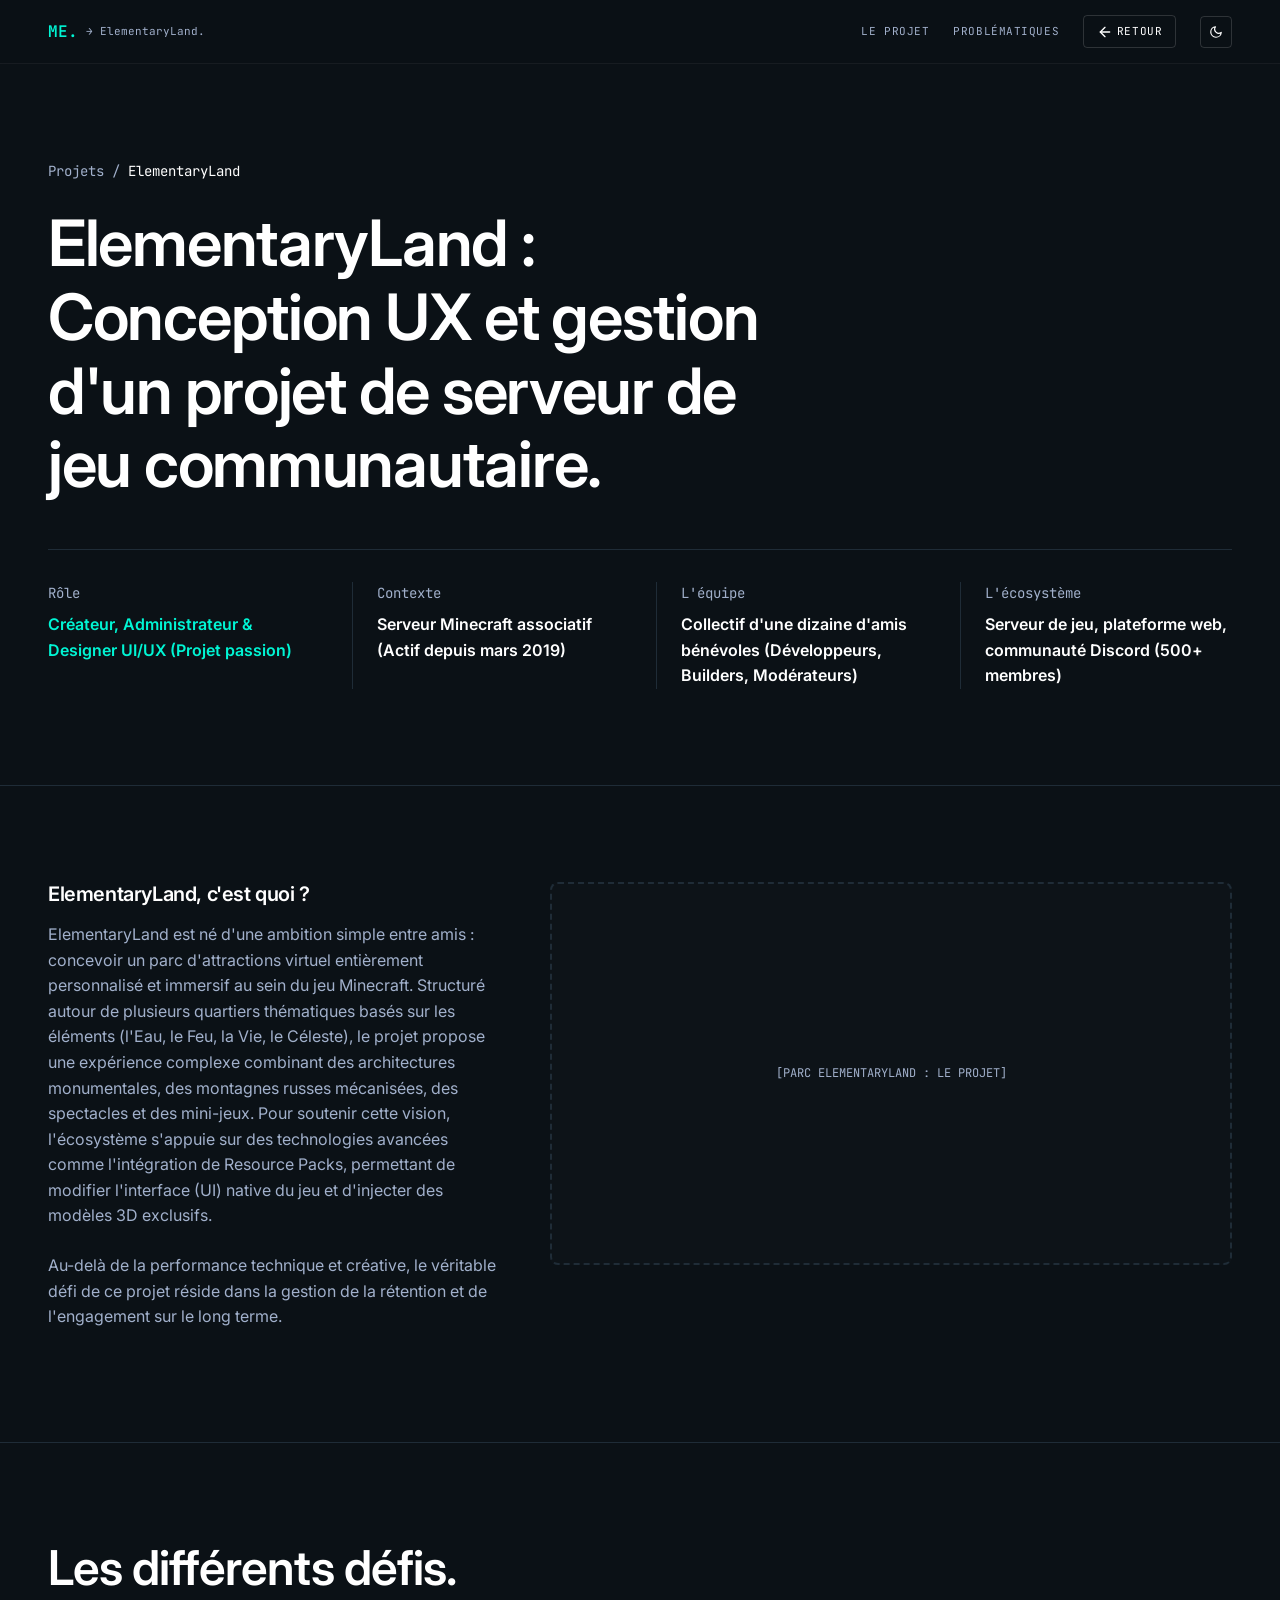
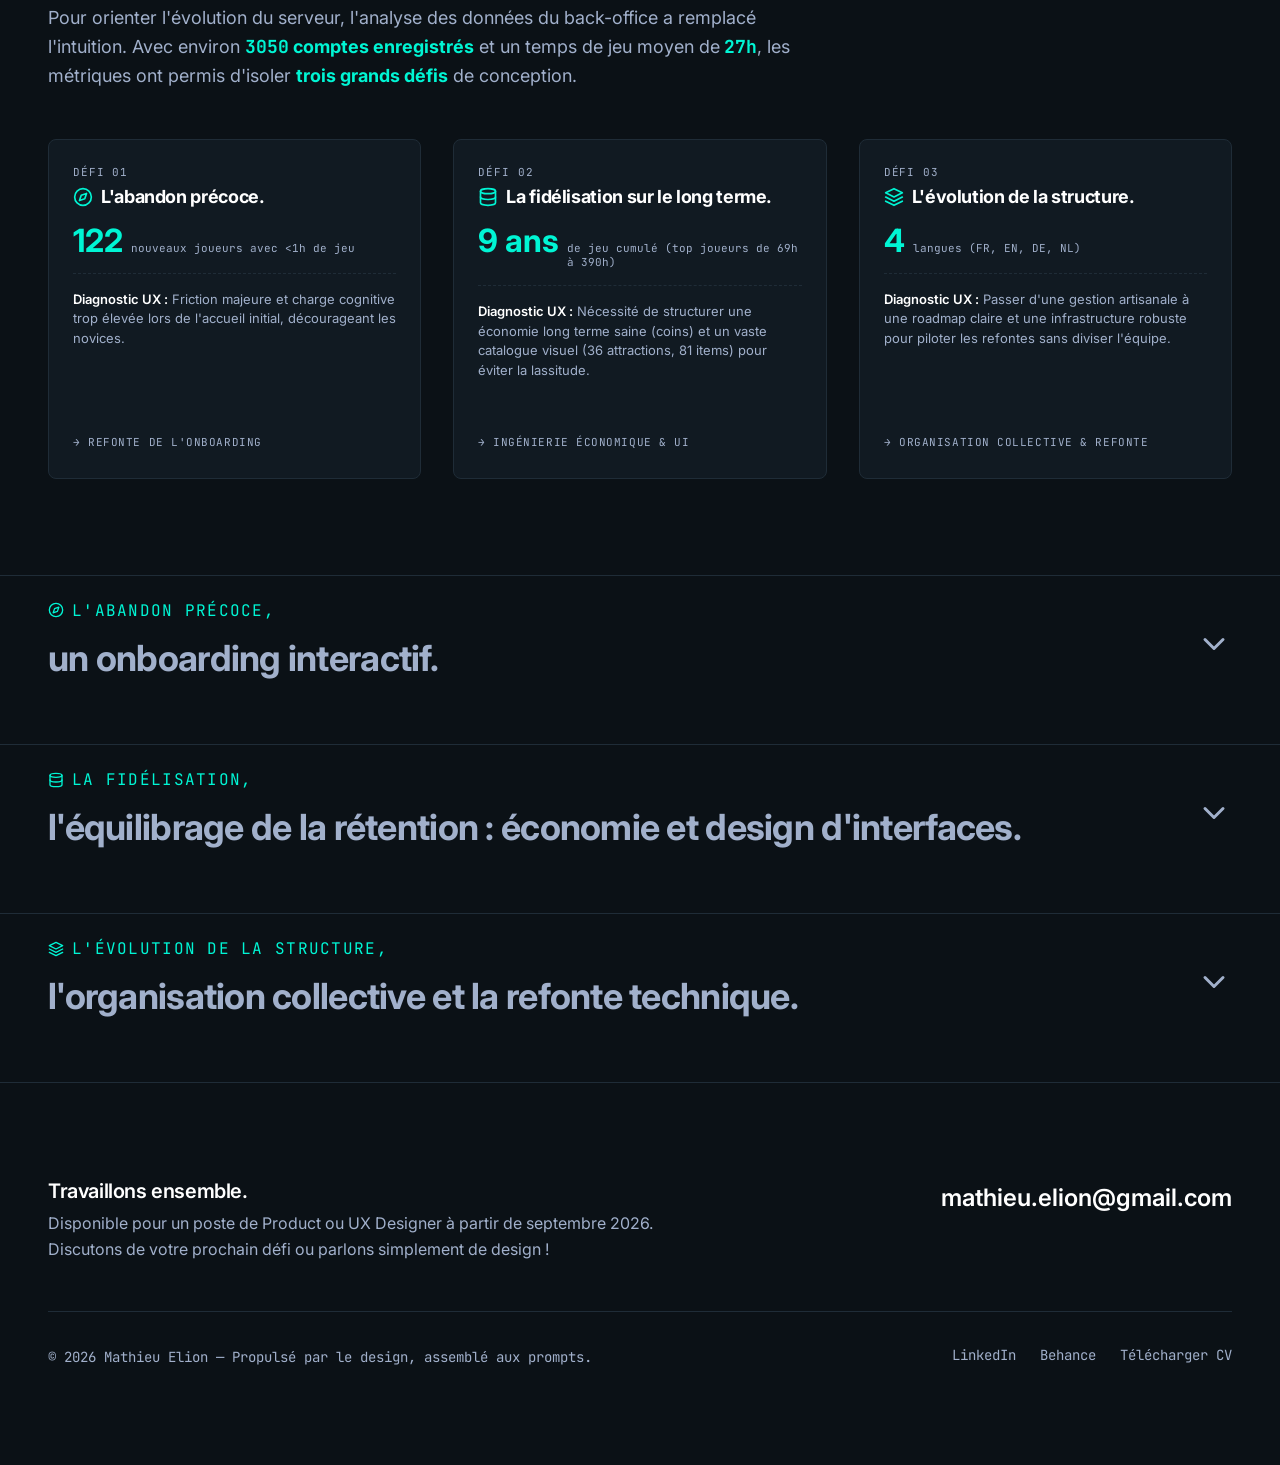
==== elementary-land.html @ c17535c4 "Initial commit" ====
<!DOCTYPE html>
<html lang="fr">

<head>
    <meta charset="UTF-8">
    <meta name="viewport" content="width=device-width, initial-scale=1.0">
    <title>ElementaryLand | Mathieu Elion</title>
    <meta name="description"
        content="Étude de cas : ElementaryLand - Conception UX et gestion d'un projet de serveur de jeu communautaire.">

    <!-- Fonts -->
    <link rel="preconnect" href="https://fonts.googleapis.com">
    <link rel="preconnect" href="https://fonts.gstatic.com" crossorigin>
    <link
        href="https://fonts.googleapis.com/css2?family=Inter:wght@400;500;600;700&family=JetBrains+Mono:wght@400;500;700&display=swap"
        rel="stylesheet">

    <!-- Styles -->
    <link rel="stylesheet" href="./src/styles/main.css">
</head>

<body class="bg-main m-0 p-0 overflow-x-hidden w-full">
    <script>
        if (localStorage.getItem('theme') === 'light') {
            document.body.classList.add('light-theme');
        }
    </script>
    <!-- ==========================================================================
         SITE HEADER
         ========================================================================== -->
    <header id="site-header" class="site-header">
        <div
            class="layout-wrapper header-padding w-full mx-auto relative z-10 flex items-center justify-between h-full">
            <a href="./index.html" class="logo font-mono font-bold text-accent hover-effect">
                <span class="logo-text">ME.</span><span class="nav-breadcrumb stands-active"> → ElementaryLand.</span>
            </a>
            <nav class="nav-navigation relative">
                <button class="theme-toggle" id="theme-toggle-btn" aria-label="Changer de thème">
                    <svg class="sun-icon" width="14" height="14" viewBox="0 0 24 24" fill="none" stroke="currentColor"
                        stroke-width="2" stroke-linecap="round" stroke-linejoin="round">
                        <circle cx="12" cy="12" r="5"></circle>
                        <line x1="12" y1="1" x2="12" y2="3"></line>
                        <line x1="12" y1="21" x2="12" y2="23"></line>
                        <line x1="4.22" y1="4.22" x2="5.64" y2="5.64"></line>
                        <line x1="18.36" y1="18.36" x2="19.78" y2="19.78"></line>
                        <line x1="1" y1="12" x2="3" y2="12"></line>
                        <line x1="21" y1="12" x2="23" y2="12"></line>
                        <line x1="4.22" y1="19.78" x2="5.64" y2="18.36"></line>
                        <line x1="18.36" y1="5.64" x2="19.78" y2="4.22">
                    </svg>
                    <svg class="moon-icon" width="14" height="14" viewBox="0 0 24 24" fill="none" stroke="currentColor"
                        stroke-width="2" stroke-linecap="round" stroke-linejoin="round">
                        <path d="M21 12.79A9 9 0 1 1 11.21 3 7 7 0 0 0 21 12.79z"></path>
                    </svg>
                </button>
                <a href="./index.html" class="nav-retour-btn">
                    <svg width="16" height="16" viewBox="0 0 24 24" fill="none" stroke="currentColor" stroke-width="2"
                        stroke-linecap="round" stroke-linejoin="round">
                        <line x1="19" y1="12" x2="5" y2="12"></line>
                        <polyline points="12 19 5 12 12 5"></polyline>
                    </svg>
                    <span class="nav-retour-text">Retour</span>
                </a>
                <button class="nav-menu-toggle" aria-expanded="false" aria-controls="nav-links-menu"
                    aria-label="Ouvrir le menu">
                    <span class="menu-toggle-text">Menu</span>
                    <svg class="menu-chevron" width="12" height="12" viewBox="0 0 24 24" fill="none"
                        stroke="currentColor" stroke-width="2.5" stroke-linecap="round" stroke-linejoin="round">
                        <polyline points="6 9 12 15 18 9"></polyline>
                    </svg>
                </button>
                <div id="nav-links-menu" class="nav-links-container">
                    <a href="#projet" class="nav-link">Le Projet</a>
                    <a href="#problemes" class="nav-link">Problématiques</a>
                </div>
            </nav>
        </div>
    </header>

    <div class="layout-wrapper">
        <main id="main-content">
            <!-- ==========================================================================
                 1. BREADCRUMB & HERO HEADER
                 ========================================================================== -->
            <section id="case-study-hero" class="section-padding pb-8">
                <div class="max-w-3xl">
                    <!-- Breadcrumb -->
                    <div class="font-mono text-muted mb-6 text-sm">
                        <a href="./index.html" class="hover-effect">Projets</a> / <span
                            class="text-primary">ElementaryLand</span>
                    </div>

                    <!-- Main Title -->
                    <h1 class="hero-title">ElementaryLand : Conception UX et gestion d'un projet de serveur de jeu
                        communautaire.</h1>
                </div>

                <!-- Metadata Row -->
                <div class="metadata-grid grid-4-cols mt-12 border-t pt-8">
                    <!-- Col 1 -->
                    <div class="metadata-col">
                        <span class="font-mono text-muted text-sm block mb-2">Rôle</span>
                        <p class="font-bold text-accent m-0">Créateur, Administrateur &amp; Designer UI/UX (Projet
                            passion)</p>
                    </div>
                    <!-- Col 2 -->
                    <div class="metadata-col border-l-md pl-md-6">
                        <span class="font-mono text-muted text-sm block mb-2">Contexte</span>
                        <p class="font-bold text-primary m-0">Serveur Minecraft associatif (Actif depuis mars 2019)</p>
                    </div>
                    <!-- Col 3 -->
                    <div class="metadata-col border-l-md pl-md-6">
                        <span class="font-mono text-muted text-sm block mb-2">L'équipe</span>
                        <p class="font-bold text-primary m-0">Collectif d'une dizaine d'amis bénévoles (Développeurs,
                            Builders, Modérateurs)</p>
                    </div>
                    <!-- Col 4 -->
                    <div class="metadata-col border-l-md pl-md-6">
                        <span class="font-mono text-muted text-sm block mb-2">L'écosystème</span>
                        <p class="font-bold text-primary m-0">Serveur de jeu, plateforme web, communauté Discord (500+
                            membres)</p>
                    </div>
                </div>
            </section>

            <!-- ==========================================================================
                 2. LE PROJET & LE DÉFI DE LA RÉTENTION
                 ========================================================================== -->
            <section id="projet" class="section-padding border-t">
                <div class="context-grid">
                    <!-- Left Column -->
                    <div class="context-text">
                        <h2 class="text-xl mb-4">ElementaryLand, c'est quoi ?</h2>
                        <p class="mb-6">
                            ElementaryLand est né d'une ambition simple entre amis : concevoir un parc d'attractions
                            virtuel entièrement personnalisé et immersif au sein du jeu Minecraft. Structuré autour de
                            plusieurs quartiers thématiques basés sur les éléments (l'Eau, le Feu, la Vie, le Céleste),
                            le projet propose une expérience complexe combinant des architectures monumentales, des
                            montagnes russes mécanisées, des spectacles et des mini-jeux. Pour soutenir cette vision,
                            l'écosystème s'appuie sur des technologies avancées comme l'intégration de Resource Packs,
                            permettant de modifier l'interface (UI) native du jeu et d'injecter des modèles 3D
                            exclusifs.
                        </p>
                        <p class="mb-0">
                            Au-delà de la performance technique et créative, le véritable défi de ce projet réside dans
                            la gestion de la rétention et de l'engagement sur le long terme.
                        </p>
                    </div>
                    <!-- Right Column (Visual Placeholder) -->
                    <div class="context-visual">
                        <div class="placeholder-box flex-col flex-center image-container-16-9"
                            style="min-height: auto; aspect-ratio: 16/9; margin-bottom: 0;">
                            <span class="image-container-label font-mono">
                                [PARC ELEMENTARYLAND : LE PROJET]
                            </span>
                        </div>
                    </div>
                </div>
            </section>

            <!-- ==========================================================================
                 3. LES DONNÉES D'USAGE : CARTOGRAPHIE DES PROBLÉMATIQUES
                 ========================================================================== -->
            <section id="problemes" class="section-padding border-t">
                <div class="max-w-3xl mb-12">
                    <h2 class="section-title">Les différents défis.</h2>
                    <p class="section-subtitle">
                        Pour orienter l'évolution du serveur, l'analyse des données du back-office a remplacé
                        l'intuition. Avec environ <strong class="text-accent"><span class="font-mono">3050</span>
                            comptes enregistrés</strong> et un temps de jeu moyen de<strong class="text-accent"> <span
                                class="font-mono">27h</span></strong>, les
                        métriques ont permis d'isoler <strong class="text-accent">trois grands défis</strong> de
                        conception.
                    </p>
                </div>

                <div class="problems-grid mt-8">
                    <!-- Card 1 -->
                    <article class="problem-card">
                        <div class="problem-card-header">
                            <span class="problem-category font-mono">DÉFI 01</span>
                            <h3 class="problem-title">
                                <svg class="defi-icon" width="20" height="20" viewBox="0 0 24 24" fill="none"
                                    stroke="currentColor" stroke-width="2" stroke-linecap="round"
                                    stroke-linejoin="round">
                                    <circle cx="12" cy="12" r="10"></circle>
                                    <polygon points="16.24 7.76 14.12 14.12 7.76 16.24 9.88 9.88 16.24 7.76"></polygon>
                                </svg>
                                <span>L'abandon précoce.</span>
                            </h3>
                        </div>
                        <div class="problem-metric-block">
                            <span class="problem-metric">122</span>
                            <span class="problem-metric-label font-mono">nouveaux joueurs avec &lt;1h de jeu</span>
                        </div>
                        <p class="problem-diagnostic text-sm">
                            <strong>Diagnostic UX :</strong> Friction majeure et charge cognitive trop élevée lors de
                            l'accueil initial, décourageant les novices.
                        </p>
                        <div class="problem-footer">
                            <a href="#onboarding-solution" class="problem-action-link">→ Refonte de l'Onboarding</a>
                        </div>
                    </article>

                    <!-- Card 2 -->
                    <article class="problem-card">
                        <div class="problem-card-header">
                            <span class="problem-category font-mono">DÉFI 02</span>
                            <h3 class="problem-title">
                                <svg class="defi-icon" width="20" height="20" viewBox="0 0 24 24" fill="none"
                                    stroke="currentColor" stroke-width="2" stroke-linecap="round"
                                    stroke-linejoin="round">
                                    <ellipse cx="12" cy="5" rx="9" ry="3"></ellipse>
                                    <path d="M3 5v14c0 1.66 4 3 9 3s9-1.34 9-3V5"></path>
                                    <path d="M3 12c0 1.66 4 3 9 3s9-1.34 9-3"></path>
                                </svg>
                                <span>La fidélisation sur le long terme.</span>
                            </h3>
                        </div>
                        <div class="problem-metric-block">
                            <span class="problem-metric">9 ans</span>
                            <span class="problem-metric-label font-mono">de jeu cumulé (top joueurs de 69h à
                                390h)</span>
                        </div>
                        <p class="problem-diagnostic text-sm">
                            <strong>Diagnostic UX :</strong> Nécessité de structurer une économie long terme saine
                            (coins) et un vaste catalogue visuel (36 attractions, 81 items) pour éviter la lassitude.
                        </p>
                        <div class="problem-footer">
                            <a href="#economy-solution" class="problem-action-link">→ Ingénierie Économique &amp; UI</a>
                        </div>
                    </article>

                    <!-- Card 3 -->
                    <article class="problem-card">
                        <div class="problem-card-header">
                            <span class="problem-category font-mono">DÉFI 03</span>
                            <h3 class="problem-title">
                                <svg class="defi-icon" width="20" height="20" viewBox="0 0 24 24" fill="none"
                                    stroke="currentColor" stroke-width="2" stroke-linecap="round"
                                    stroke-linejoin="round">
                                    <polygon points="12 2 2 7 12 12 22 7 12 2"></polygon>
                                    <polyline points="2 17 12 22 22 17"></polyline>
                                    <polyline points="2 12 12 17 22 12"></polyline>
                                </svg>
                                <span>L'évolution de la structure.</span>
                            </h3>
                        </div>
                        <div class="problem-metric-block">
                            <span class="problem-metric">4</span>
                            <span class="problem-metric-label font-mono">langues (FR, EN, DE, NL)</span>
                        </div>
                        <p class="problem-diagnostic text-sm">
                            <strong>Diagnostic UX :</strong> Passer d'une gestion artisanale à une roadmap claire et une
                            infrastructure robuste pour piloter les refontes sans diviser l'équipe.
                        </p>
                        <div class="problem-footer">
                            <a href="#management-solution" class="problem-action-link">→ Organisation Collective &amp;
                                Refonte</a>
                        </div>
                    </article>
                </div>
            </section>

            <!-- ==========================================================================
                 4. PLACEHOLDER SOLUTION SECTIONS (FOR SMOOTH ANCHOR SCROLLING)
                 ========================================================================== -->
            <section id="onboarding-solution" class="section-padding border-t">
                <button class="onboarding-trigger" aria-expanded="false" aria-controls="onboarding-content">
                    <div class="onboarding-trigger-text">
                        <span class="section-category font-mono text-accent block mb-2 flex items-center gap-2">
                            <svg class="section-defi-icon" width="16" height="16" viewBox="0 0 24 24" fill="none"
                                stroke="currentColor" stroke-width="2" stroke-linecap="round" stroke-linejoin="round">
                                <circle cx="12" cy="12" r="10"></circle>
                                <polygon points="16.24 7.76 14.12 14.12 7.76 16.24 9.88 9.88 16.24 7.76"></polygon>
                            </svg>
                            L'ABANDON PRÉCOCE,
                        </span>
                        <h2 class="section-title onboarding-title mb-0">un onboarding interactif.</h2>
                    </div>
                    <svg class="chevron-icon" width="36" height="36" viewBox="0 0 24 24" fill="none"
                        stroke="currentColor" stroke-width="2" stroke-linecap="round" stroke-linejoin="round">
                        <polyline points="6 9 12 15 18 9"></polyline>
                    </svg>
                </button>

                <div id="onboarding-content" class="onboarding-content" aria-hidden="true">
                    <div class="onboarding-inner-wrapper pt-8">
                        <div class="context-grid">
                            <!-- Left Column (Content & Interactive Accordion) -->
                            <div class="context-text">
                                <p class="mb-6">
                                    Pour réduire l'abandon des <strong class="text-accent"><span
                                            class="font-mono">122</span> nouveaux joueurs</strong>, l'accueil du serveur
                                    a été
                                    entièrement repensé. Le but était de simplifier l'arrivée des novices sans casser
                                    l'univers du jeu.
                                </p>
                                <p class="mb-6">
                                    Au lieu d'afficher un gros pavé de texte à la connexion, nous avons créé un système
                                    d'accueil intégré directement dans le chat, basé sur un apprentissage pas-à-pas.
                                    L'explication du fonctionnement du serveur est découpée en <strong
                                        class="text-accent">trois guides courts</strong>, qui
                                    se lancent l'un après l'autre :
                                </p>

                                <!-- Monospace Interactive Accordion -->
                                <div class="guide-accordion mb-6">
                                    <div class="guide-row">
                                        <button class="guide-trigger font-mono is-expanded" aria-expanded="true"
                                            aria-controls="guide-content-economy">
                                            <span class="guide-trigger-title">* L'économie :</span>
                                            <svg class="guide-chevron" width="12" height="12" viewBox="0 0 24 24"
                                                fill="none" stroke="currentColor" stroke-width="2.5"
                                                stroke-linecap="round" stroke-linejoin="round">
                                                <polyline points="6 9 12 15 18 9"></polyline>
                                            </svg>
                                        </button>
                                        <div id="guide-content-economy" class="guide-content is-expanded"
                                            aria-hidden="false">
                                            <div class="guide-inner text-secondary text-sm font-mono">
                                                comprendre comment gagner et utiliser les pièces de monnaie (coins).
                                            </div>
                                        </div>
                                    </div>
                                    <div class="guide-row">
                                        <button class="guide-trigger font-mono" aria-expanded="false"
                                            aria-controls="guide-content-navigation">
                                            <span class="guide-trigger-title">* La navigation :</span>
                                            <svg class="guide-chevron" width="12" height="12" viewBox="0 0 24 24"
                                                fill="none" stroke="currentColor" stroke-width="2.5"
                                                stroke-linecap="round" stroke-linejoin="round">
                                                <polyline points="6 9 12 15 18 9"></polyline>
                                            </svg>
                                        </button>
                                        <div id="guide-content-navigation" class="guide-content" aria-hidden="true">
                                            <div class="guide-inner text-secondary text-sm font-mono">
                                                apprendre à utiliser le menu GPS, les interactions au clic droit et le
                                                système de téléportation.
                                            </div>
                                        </div>
                                    </div>
                                    <div class="guide-row">
                                        <button class="guide-trigger font-mono" aria-expanded="false"
                                            aria-controls="guide-content-progression">
                                            <span class="guide-trigger-title">* La progression :</span>
                                            <svg class="guide-chevron" width="12" height="12" viewBox="0 0 24 24"
                                                fill="none" stroke="currentColor" stroke-width="2.5"
                                                stroke-linecap="round" stroke-linejoin="round">
                                                <polyline points="6 9 12 15 18 9"></polyline>
                                            </svg>
                                        </button>
                                        <div id="guide-content-progression" class="guide-content" aria-hidden="true">
                                            <div class="guide-inner text-secondary text-sm font-mono">
                                                découvrir les quêtes, les défis (achievements) et les boutiques de
                                                cosmétiques (shops).
                                            </div>
                                        </div>
                                    </div>
                                </div>

                                <p class="mb-0">
                                    Chaque guide commence par un titre net au centre de l'écran pour indiquer la
                                    progression. Cela transforme une phase d'apprentissage complexe en un parcours
                                    simple et guidé.
                                </p>
                            </div>

                            <!-- Right Column (Visual Logigramme) -->
                            <div class="context-visual flex flex-col justify-center">
                                <div class="placeholder-box flex-col flex-center image-container-16-9"
                                    style="min-height: auto; aspect-ratio: 16/9; margin-bottom: 0;">
                                    <span class="image-container-label font-mono">
                                        [ figure 01 : logigramme du parcours d'onboarding et des étapes d'apprentissage
                                        interactives ]
                                    </span>
                                </div>
                            </div>
                        </div>
                    </div>
                </div>
            </section>

            <section id="economy-solution" class="section-padding border-t">
                <button class="economy-trigger" aria-expanded="false" aria-controls="economy-content">
                    <div class="onboarding-trigger-text">
                        <span class="section-category font-mono text-accent block mb-2 flex items-center gap-2">
                            <svg class="section-defi-icon" width="16" height="16" viewBox="0 0 24 24" fill="none"
                                stroke="currentColor" stroke-width="2" stroke-linecap="round" stroke-linejoin="round">
                                <ellipse cx="12" cy="5" rx="9" ry="3"></ellipse>
                                <path d="M3 5v14c0 1.66 4 3 9 3s9-1.34 9-3V5"></path>
                                <path d="M3 12c0 1.66 4 3 9 3s9-1.34 9-3"></path>
                            </svg>
                            LA FIDÉLISATION,
                        </span>
                        <h2 class="section-title onboarding-title mb-0">l'équilibrage de la rétention : économie et
                            design d'interfaces.</h2>
                    </div>
                    <svg class="chevron-icon" width="36" height="36" viewBox="0 0 24 24" fill="none"
                        stroke="currentColor" stroke-width="2" stroke-linecap="round" stroke-linejoin="round">
                        <polyline points="6 9 12 15 18 9"></polyline>
                    </svg>
                </button>

                <div id="economy-content" class="economy-content" aria-hidden="true">
                    <div class="onboarding-inner-wrapper pt-8">
                        <div class="context-grid">
                            <!-- Left Column (Content & Interactive Tabs) -->
                            <div class="context-text">
                                <p class="mb-6">
                                    Pour maintenir l'intérêt des joueurs réguliers (qui cumulent <strong
                                        class="text-accent">entre <span class="font-mono">69h</span> et <span
                                            class="font-mono">390h</span> de jeu</strong>), nous avons structuré une
                                    économie interne basée sur le temps passé. La monnaie du serveur (les coins) est
                                    générée automatiquement à hauteur de <strong class="text-accent"><span
                                            class="font-mono">1</span> pièce par minute</strong> pour les joueurs
                                    standards, et 2 pièces pour les VIP. Les utilisateurs peuvent aussi en gagner en
                                    complétant les <strong class="text-accent"><span class="font-mono">36</span>
                                        attractions</strong>, des mini-jeux ou des quêtes.
                                </p>
                                <p class="mb-6">
                                    La gestion des flux de monnaie a été pensée pour inciter à l'action. Par exemple,
                                    utiliser la téléportation coûte 2 pièces, ce qui pousse naturellement les
                                    joueurs à explorer le parc à pied pour économiser leurs gains. La monnaie accumulée
                                    est ensuite dépensée dans des boutiques (shops) proposant des objets purement
                                    cosmétiques, des costumes et des chapeaux exclusifs (comme le chapeau tortue).
                                </p>

                                <!-- Monospace Interactive Tabs -->
                                <div class="economy-tabs mb-0">
                                    <div class="tabs-header font-mono">
                                        <button class="tab-btn active" data-tab="economy-flow">> flux_monétaire</button>
                                        <button class="tab-btn" data-tab="economy-shops">> catalogue_shops</button>
                                        <button class="tab-btn" data-tab="economy-ui">> interfaces_ui</button>
                                    </div>
                                    <div class="tabs-content-box font-mono text-sm mt-4">
                                        <div id="economy-flow" class="tab-panel active">
                                            <span class="text-accent block mb-2">// Flux de gains &amp; coûts :</span>
                                            * Joueur standard : +1 coin / minute<br>
                                            * Joueur VIP : +2 coins / minute<br>
                                            * Téléportation : -2 coins (exploration au sol)<br>
                                            * Bonus quêtes : variable selon l'attraction
                                        </div>
                                        <div id="economy-shops" class="tab-panel">
                                            <span class="text-accent block mb-2">// Catalogue des boutiques :</span>
                                            * 36 attractions à explorer pour acheter<br>
                                            * Customisation cosmétique (aucun pay-to-win)<br>
                                            * Costumes &amp; chapeaux exclusifs (ex. Chapeau tortue)<br>
                                            * Objets uniques échangeables entre joueurs
                                        </div>
                                        <div id="economy-ui" class="tab-panel">
                                            <span class="text-accent block mb-2">// Habillage visuel &amp; UI :</span>
                                            * 81 items personnalisés (modèles 3D injectés)<br>
                                            * Resource pack synchronisé à la connexion<br>
                                            * Interfaces de navigation sur-mesure (sans HUD natif)<br>
                                            * Cohérence narrative et micro-copy immersive
                                        </div>
                                    </div>
                                </div>
                            </div>

                            <!-- Right Column (Visual Layout Showcase) -->
                            <div class="context-visual flex flex-col justify-center">
                                <div class="placeholder-box flex-col flex-center image-container-16-9"
                                    style="min-height: auto; aspect-ratio: 16/9; margin-bottom: 0;">
                                    <span class="image-container-label font-mono">
                                        [ figure 02 : aperçu des menus d'interfaces personnalisés et des modèles
                                        d'objets 3D créés pour le serveur ]
                                    </span>
                                </div>
                            </div>
                        </div>
                    </div>
                </div>
            </section>

            <section id="management-solution" class="section-padding border-t">
                <button class="management-trigger" aria-expanded="false" aria-controls="management-content">
                    <div class="onboarding-trigger-text">
                        <span class="section-category font-mono text-accent block mb-2 flex items-center gap-2">
                            <svg class="section-defi-icon" width="16" height="16" viewBox="0 0 24 24" fill="none"
                                stroke="currentColor" stroke-width="2" stroke-linecap="round" stroke-linejoin="round">
                                <polygon points="12 2 2 7 12 12 22 7 12 2"></polygon>
                                <polyline points="2 17 12 22 22 17"></polyline>
                                <polyline points="2 12 12 17 22 12"></polyline>
                            </svg>
                            L'ÉVOLUTION DE LA STRUCTURE,
                        </span>
                        <h2 class="section-title onboarding-title mb-0">l'organisation collective et la refonte
                            technique.</h2>
                    </div>
                    <svg class="chevron-icon" width="36" height="36" viewBox="0 0 24 24" fill="none"
                        stroke="currentColor" stroke-width="2" stroke-linecap="round" stroke-linejoin="round">
                        <polyline points="6 9 12 15 18 9"></polyline>
                    </svg>
                </button>

                <div id="management-content" class="management-content" aria-hidden="true">
                    <div class="onboarding-inner-wrapper pt-8">
                        <div class="context-grid">
                            <!-- Left Column (Content & Milestones Accordion) -->
                            <div class="context-text">
                                <p class="mb-6">
                                    Pour piloter ce projet sur le long terme, la clarté et l'organisation ont été
                                    indispensables. Sans aucun lien hiérarchique, coordonner un groupe d'<strong
                                        class="text-accent">une dizaine d'amis bénévoles</strong> aux compétences
                                    variées (développeurs pour les plugins, builders pour l'architecture des blocs,
                                    modérateurs) repose entièrement sur la motivation commune et un suivi rigoureux des
                                    tâches.
                                </p>
                                <p class="mb-6">
                                    Nous avons structuré les lancements et les grands chantiers par étapes. Le projet le
                                    plus important a été la refonte complète de l'infrastructure technique du serveur,
                                    couplée à la réécriture totale du site internet. Cette réorganisation a permis de
                                    moderniser l'écosystème global de bout en bout et d'optimiser la stabilité du
                                    service, tout en maintenant la cohésion de l'équipe.
                                </p>

                                <!-- Monospace Interactive Milestones Accordion -->
                                <div class="milestone-accordion mb-0">
                                    <div class="milestone-row">
                                        <button class="milestone-trigger font-mono is-expanded" aria-expanded="true"
                                            aria-controls="milestone-content-phase1">
                                            <span class="milestone-trigger-title">* phase_01 : audit &amp;
                                                infrastructure</span>
                                            <div class="flex items-center gap-4">
                                                <span class="milestone-status text-accent">[terminé]</span>
                                                <svg class="milestone-chevron" width="12" height="12"
                                                    viewBox="0 0 24 24" fill="none" stroke="currentColor"
                                                    stroke-width="2.5" stroke-linecap="round" stroke-linejoin="round">
                                                    <polyline points="6 9 12 15 18 9"></polyline>
                                                </svg>
                                            </div>
                                        </button>
                                        <div id="milestone-content-phase1" class="milestone-content is-expanded"
                                            aria-hidden="false">
                                            <div class="milestone-inner text-secondary text-sm font-mono mt-2 pl-4">
                                                - migration vers un hébergement dédié<br>
                                                - refonte de la base de données SQL<br>
                                                - optimisation de la stabilité du serveur
                                            </div>
                                        </div>
                                    </div>
                                    <div class="milestone-row">
                                        <button class="milestone-trigger font-mono" aria-expanded="false"
                                            aria-controls="milestone-content-phase2">
                                            <span class="milestone-trigger-title">* phase_02 : code &amp; plugins</span>
                                            <div class="flex items-center gap-4">
                                                <span class="milestone-status text-accent">[terminé]</span>
                                                <svg class="milestone-chevron" width="12" height="12"
                                                    viewBox="0 0 24 24" fill="none" stroke="currentColor"
                                                    stroke-width="2.5" stroke-linecap="round" stroke-linejoin="round">
                                                    <polyline points="6 9 12 15 18 9"></polyline>
                                                </svg>
                                            </div>
                                        </button>
                                        <div id="milestone-content-phase2" class="milestone-content" aria-hidden="true">
                                            <div class="milestone-inner text-secondary text-sm font-mono mt-2 pl-4">
                                                - nettoyage du code hérité (legacy)<br>
                                                - développement d'APIs internes dédiées<br>
                                                - implémentation de l'internationalisation
                                            </div>
                                        </div>
                                    </div>
                                    <div class="milestone-row">
                                        <button class="milestone-trigger font-mono" aria-expanded="false"
                                            aria-controls="milestone-content-phase3">
                                            <span class="milestone-trigger-title">* phase_03 : site web &amp;
                                                communauté</span>
                                            <div class="flex items-center gap-4">
                                                <span class="milestone-status text-accent">[en cours]</span>
                                                <svg class="milestone-chevron" width="12" height="12"
                                                    viewBox="0 0 24 24" fill="none" stroke="currentColor"
                                                    stroke-width="2.5" stroke-linecap="round" stroke-linejoin="round">
                                                    <polyline points="6 9 12 15 18 9"></polyline>
                                                </svg>
                                            </div>
                                        </button>
                                        <div id="milestone-content-phase3" class="milestone-content" aria-hidden="true">
                                            <div class="milestone-inner text-secondary text-sm font-mono mt-2 pl-4">
                                                - refonte complète du site internet<br>
                                                - automatisation de l'onboarding en ligne<br>
                                                - ouverture progressive de la bêta
                                            </div>
                                        </div>
                                    </div>
                                </div>
                            </div>

                            <!-- Right Column (Visual Layout Showcase) -->
                            <div class="context-visual flex flex-col justify-center">
                                <div class="placeholder-box flex-col flex-center image-container-16-9"
                                    style="min-height: auto; aspect-ratio: 16/9; margin-bottom: 0;">
                                    <span class="image-container-label font-mono">
                                        [ figure 03 : calendrier de suivi et planification de la refonte technique
                                        globale ]
                                    </span>
                                </div>
                            </div>
                        </div>
                    </div>
                </div>
            </section>

        </main>

        <!-- ==========================================================================
             SITE FOOTER
             ========================================================================== -->
        <footer id="site-footer" class="section-padding border-t flex-col">
            <!-- Top Row: Contact & Availability -->
            <div class="footer-top flex-col md-flex-row md-between md-align-start mb-12">
                <div class="footer-content max-w-2xl mb-8 md-mb-0">
                    <h2 class="text-xl font-bold mb-2">Travaillons ensemble.</h2>
                    <p class="text-secondary m-0">
                        Disponible pour un poste de Product ou UX Designer à partir de septembre 2026. Discutons de
                        votre prochain défi ou parlons simplement de design !
                    </p>
                </div>

                <div class="footer-contact">
                    <a href="mailto:mathieu.elion@gmail.com" class="text-2xl font-bold hover-effect">
                        mathieu.elion@gmail.com
                    </a>
                </div>
            </div>

            <!-- Bottom Row: Metadata & Links -->
            <div class="footer-bottom border-t pt-8 flex-col md-flex-row md-between">
                <div class="footer-metadata mb-4 md-mb-0">
                    <span class="font-mono text-muted text-sm">
                        © 2026 Mathieu Elion — Propulsé par le design, assemblé aux prompts.
                    </span>
                </div>

                <div class="footer-links flex gap-6">
                    <a href="https://www.linkedin.com/in/mathieu-elion"
                        class="font-mono text-muted text-sm hover-effect" target="_blank"
                        rel="noopener noreferrer">LinkedIn</a>
                    <a href="https://behance.net/mathieuelion" class="font-mono text-muted text-sm hover-effect"
                        target="_blank" rel="noopener noreferrer">Behance</a>
                    <a href="./assets/cv-mathieu-elion.pdf"
                        class="font-mono text-muted text-sm hover-effect">Télécharger CV</a>
                </div>
            </div>
        </footer>
    </div>

    <!-- ==========================================================================
         EASTER EGG CONTROLLER
         Floating Button (Compact Version)
         ========================================================================== -->
    <button id="prompt-mode-toggle" class="floating-btn-compact" aria-label="Toggle Developer Prompt Mode"
        aria-pressed="false">
        <span class="icon font-mono font-bold" aria-hidden="true">🪄</span>
        <span class="btn-tooltip font-mono" aria-live="polite">Behind the Scenes</span>
    </button>

    <!-- Scripts -->
    <script src="./src/js/main.js" defer></script>
</body>

</html>
---- src/styles/main.css ----
/* ==========================================================================
   MAIN CSS STYLESHEET
   Import variables and define global rules, layouts, and components.
   ========================================================================== */

   @import './variables.css';

   /* ==========================================================================
      RESET & BASE SETUP
      ========================================================================== */
   
   *, *::before, *::after {
     box-sizing: border-box;
     margin: 0;
     padding: 0;
   }
   
   html {
     font-family: var(--font-primary);
     background-color: var(--color-bg-main);
     color: var(--color-text-primary);
     line-height: 1.6;
     -webkit-font-smoothing: antialiased;
     -moz-osx-font-smoothing: grayscale;
     /* Smooth scrolling for anchor links if added later */
     scroll-behavior: smooth;
   }
   
   body {
     min-height: 100vh;
     position: relative;
     /* Prevents horizontal scroll on small devices due to animations */
     overflow-x: hidden;
     color: var(--color-text-primary);
   }
   
   /* ==========================================================================
      TYPOGRAPHY
      ========================================================================== */
   
   h1, h2, h3, h4, h5, h6 {
     font-weight: 600;
     line-height: 1.2;
     margin-bottom: var(--space-4);
     letter-spacing: -0.02em;
     color: var(--color-text-primary);
   }
   
   p {
     color: var(--color-text-secondary);
     margin-bottom: var(--space-4);
   }
   
   a {
     color: inherit;
     text-decoration: none;
     transition: color var(--transition-fast);
   }
   
   a.hover-effect:hover {
     color: var(--color-accent);
   }
   
   /* ==========================================================================
      UTILITY CLASSES (DRY Principle)
      ========================================================================== */
   
   /* Text */
   .font-mono { font-family: var(--font-mono); }
   .font-light { font-weight: 300; }
   .font-normal { font-weight: 400; }
   .font-medium { font-weight: 500; }
   .font-bold { font-weight: 600; }
   .text-accent { color: var(--color-accent); }
   .text-primary { color: var(--color-text-primary); }
   .text-secondary { color: var(--color-text-secondary); }
   .text-muted { color: var(--color-text-muted); }
   .text-xs { font-size: 0.75rem; }
   .text-sm { font-size: 0.875rem; }
   .text-base { font-size: 1rem; }
   .text-lg { font-size: 1.125rem; }
   .text-xl { font-size: 1.25rem; }
   .text-2xl { font-size: 1.5rem; }
   .text-3xl { font-size: 1.875rem; }
   .text-4xl { font-size: 2.25rem; }
   .text-center { text-align: center; }
   .leading-relaxed { line-height: 1.625; }
   .tracking-tight { letter-spacing: -0.025em; }
   
   /* Layout & Positioning */
   .relative { position: relative; }
   .absolute { position: absolute; }
   .inset-0 { top: 0; right: 0; bottom: 0; left: 0; }
   .block { display: block; }
   .hidden { display: none; }
   .cursor-pointer { cursor: pointer; }
   .w-fit { width: fit-content; }
   .w-full { width: 100%; }
   .h-full { height: 100%; }
   .mx-auto { margin-left: auto; margin-right: auto; }
   .min-w-0 { min-width: 0; }
   .overflow-hidden { overflow: hidden; }
   .break-words { word-wrap: break-word; overflow-wrap: break-word; }
   .z-0 { z-index: 0; }
   .z-10 { z-index: 10; }
   .z-50 { z-index: 50; }
   .top-0 { top: 0; }
   .sticky { position: sticky; }
   .bg-opacity-90 { background-color: var(--color-bg-main-opacity-90); }
   .backdrop-blur-md { backdrop-filter: blur(12px); -webkit-backdrop-filter: blur(12px); }

   /* Backgrounds */
   .bg-main { background-color: var(--color-bg-main); }
   
   /* Flexbox */
   .flex { display: flex; }
   .flex-1 { flex: 1; }
   .flex-col { display: flex; flex-direction: column; }
   .flex-between { justify-content: space-between; height: 100%; }
   .flex-center { display: flex; align-items: center; justify-content: center; }
   .self-start { align-self: flex-start; }
   .items-center { align-items: center; }
   .justify-center { justify-content: center; }
   .gap-1 { gap: var(--space-1); }
   .gap-2 { gap: var(--space-2); }
   .gap-4 { gap: var(--space-4); }
   .gap-6 { gap: var(--space-6); }
   .gap-8 { gap: var(--space-8); }
   
   /* Margins */
   .m-0 { margin: 0; }
   .mt-2 { margin-top: var(--space-2); }
   .mt-4 { margin-top: var(--space-4); }
   .mt-6 { margin-top: var(--space-6); }
   .mt-8 { margin-top: var(--space-8); }
   .mt-12 { margin-top: var(--space-12); }
   .mb-2 { margin-bottom: var(--space-2); }
   .mb-3 { margin-bottom: var(--space-3); }
   .mb-4 { margin-bottom: var(--space-4); }
   .mb-6 { margin-bottom: var(--space-6); }
   .mb-8 { margin-bottom: var(--space-8); }
   .mb-12 { margin-bottom: var(--space-12); }
   
   /* Width & Padding */
    .px-4 { padding-left: var(--space-4); padding-right: var(--space-4); }
    .px-5 { padding-left: 1.25rem; padding-right: 1.25rem; }
    .px-6 { padding-left: var(--space-6); padding-right: var(--space-6); }
    .px-12 { padding-left: 3rem; padding-right: 3rem; }
   .py-5 { padding-top: 1.25rem; padding-bottom: 1.25rem; }
   .p-5 { padding: 1.25rem; }
   .pt-8 { padding-top: var(--space-8); }
   .pb-3 { padding-bottom: var(--space-3); }
   .pb-8 { padding-bottom: var(--space-8); }
   .max-w-sm { max-width: 24rem; }
   .max-w-md { max-width: 28rem; }
   .max-w-lg { max-width: 32rem; }
   .max-w-xl { max-width: 36rem; }
   .max-w-2xl { max-width: 42rem; }
   .max-w-3xl { max-width: 48rem; }
   .max-w-5xl { max-width: 64rem; }
   .max-w-6xl { max-width: 72rem; }
   
   /* Borders */
   .border-b { border-bottom: 1px solid var(--color-border); }
   .border-t { border-top: 1px solid var(--color-border); }
   .border-l { border-left: 1px solid var(--color-border); }
   .border-r { border-right: 1px solid var(--color-border); }
   
   /* Rounded */
   .rounded-md { border-radius: var(--radius-md); }
   .rounded-lg { border-radius: var(--radius-lg); }
   .rounded-full { border-radius: 9999px; }
   
   /* Opacity */
   .opacity-50 { opacity: 0.5; }
   
   /* ==========================================================================
      LAYOUT STRUCTURE
      ========================================================================== */
   
   .layout-wrapper {
     max-width: 1440px;
     margin: 0 auto;
     width: 100%;
   }
   
   .header-padding {
     padding: var(--space-6) var(--space-6);
   }
   
   .section-padding {
     padding: var(--space-16) var(--space-6);
   }

   /* Header styling */
     .site-header {
        height: 64px;
        position: sticky;
        top: 0;
        z-index: 50;
        background: var(--color-bg-header);
        backdrop-filter: blur(12px);
        -webkit-backdrop-filter: blur(12px);
        border-bottom: 1px solid var(--color-border-header);
     }

    .site-header .logo {
        white-space: nowrap;
        display: inline-flex;
        align-items: center;
        gap: 0.5rem;
    }

    .logo-text {
        transition: color var(--transition-fast);
        will-change: color;
    }

    .nav-breadcrumb {
        font-family: var(--font-mono);
        font-size: 11px;
        font-weight: normal;
        color: var(--color-text-muted);
        opacity: 0;
        transform: translateX(-8px);
        transition: opacity 0.3s cubic-bezier(0.25, 0.8, 0.25, 1), transform 0.3s cubic-bezier(0.25, 0.8, 0.25, 1);
        white-space: nowrap;
        will-change: opacity, transform;
    }

    .nav-breadcrumb.is-visible {
        opacity: 1;
        transform: translateX(0);
    }

    .nav-breadcrumb.stands-active {
        opacity: 1;
        transform: translateX(0);
    }

    @media (max-width: 767px) {
        .site-header .layout-wrapper {
            padding-left: 1.25rem;
            padding-right: 1.25rem;
        }
    }

   .site-header .layout-wrapper {
       display: flex;
       align-items: center;
       justify-content: space-between;
       height: 100%;
       padding-top: 0;
       padding-bottom: 0;
   }

     .site-header nav {
         display: flex;
         align-items: center;
         gap: var(--space-3);
     }

    .site-header .nav-links-container {
        display: flex;
        align-items: center;
        gap: var(--space-6);
    }

    .site-header .nav-menu-toggle {
        display: none;
    }

   .site-header nav a.nav-link,
   .site-header nav a.nav-link-playground {
       font-family: var(--font-mono);
       font-size: 11px;
       text-transform: uppercase;
       color: var(--color-text-muted);
       letter-spacing: 0.05em;
       transition: color var(--transition-fast);
       will-change: color;
       position: relative;
   }

   .site-header nav a.nav-link:hover,
   .site-header nav a.nav-link-playground:hover {
       color: var(--color-text-primary);
   }

   .site-header nav a.nav-link::after,
   .site-header nav a.nav-link-playground::after {
       content: '';
       position: absolute;
       left: 0;
       right: 0;
       bottom: -4px;
       height: 1px;
       background-color: var(--color-accent);
       transform: scaleX(0);
       transform-origin: center;
       opacity: 0;
       transition: transform 0.4s cubic-bezier(0.25, 1, 0.5, 1), opacity 0.3s ease;
       will-change: transform, opacity;
   }

   .site-header nav a.nav-link.is-activating::after,
   .site-header nav a.nav-link-playground.is-activating::after {
       transform: scaleX(1);
       opacity: 1;
   }

    .nav-cv-btn {
        font-family: var(--font-mono);
        font-size: 11px;
        text-transform: uppercase;
        color: var(--color-text-primary);
        border: 1px solid var(--color-border-toggle);
        padding: 0.4rem 0.8rem;
        border-radius: var(--radius-sm);
        letter-spacing: 0.05em;
        transition: border-color var(--transition-fast), color var(--transition-fast);
        display: inline-flex;
        align-items: center;
        cursor: pointer;
    }

    .nav-cv-btn:hover {
        border-color: var(--color-accent);
        color: var(--color-accent);
    }

   .nav-retour-btn {
       font-family: var(--font-mono);
       font-size: 11px;
       text-transform: uppercase;
       color: var(--color-text-primary);
       border: 1px solid var(--color-border-toggle);
       padding: 0.4rem 0.8rem;
       border-radius: var(--radius-sm);
       letter-spacing: 0.05em;
       transition: border-color var(--transition-fast), color var(--transition-fast);
       display: inline-flex;
       align-items: center;
       gap: 0.25rem;
       cursor: pointer;
   }

   .nav-retour-btn:hover {
       border-color: var(--color-accent);
       color: var(--color-accent);
   }

   .theme-toggle {
       background: transparent;
       border: 1px solid var(--color-border-toggle);
       border-radius: var(--radius-sm);
       width: 32px;
       height: 32px;
       display: inline-flex;
       align-items: center;
       justify-content: center;
       cursor: pointer;
       color: var(--color-text-primary);
       position: relative;
       overflow: hidden;
       transition: border-color var(--transition-fast), color var(--transition-fast), background-color var(--transition-fast);
       outline: none;
   }

   .theme-toggle:hover,
   .theme-toggle:focus-visible {
       border-color: var(--color-accent);
       color: var(--color-accent);
   }

   .theme-toggle .sun-icon,
   .theme-toggle .moon-icon {
       position: absolute;
       transition: transform 0.4s cubic-bezier(0.4, 0, 0.2, 1), opacity 0.4s ease;
       will-change: transform, opacity;
   }

   /* Default (Dark Mode active): Sun icon hidden/rotated, Moon icon visible */
   .theme-toggle .sun-icon {
       transform: translateY(20px) rotate(90deg);
       opacity: 0;
   }

   .theme-toggle .moon-icon {
       transform: translateY(0) rotate(0deg);
       opacity: 1;
   }

   /* Light Mode active: Sun icon visible, Moon icon hidden/rotated */
   body.light-theme .theme-toggle .sun-icon {
       transform: translateY(0) rotate(0deg);
       opacity: 1;
   }

   body.light-theme .theme-toggle .moon-icon {
       transform: translateY(-20px) rotate(-90deg);
       opacity: 0;
   }

    /* Smooth progressive theme transition */
    .theme-transitioning,
    .theme-transitioning *:not(.sun-icon):not(.moon-icon) {
        transition: background-color 0.5s cubic-bezier(0.4, 0, 0.2, 1), 
                    color 0.5s cubic-bezier(0.4, 0, 0.2, 1), 
                    border-color 0.5s cubic-bezier(0.4, 0, 0.2, 1), 
                    box-shadow 0.5s cubic-bezier(0.4, 0, 0.2, 1) !important;
    }

    @media (max-width: 767px) {
        .site-header .nav-menu-toggle {
            display: flex;
            align-items: center;
            gap: 0.5rem;
            font-family: var(--font-mono);
            font-size: 11px;
            text-transform: uppercase;
            color: var(--color-text-primary);
            background: transparent;
            border: 1px solid var(--color-border-toggle);
            padding: 0.4rem 0.8rem;
            border-radius: var(--radius-sm);
            letter-spacing: 0.05em;
            cursor: pointer;
            transition: border-color var(--transition-fast), color var(--transition-fast);
            user-select: none;
        }

        .site-header .nav-menu-toggle:hover,
        .site-header .nav-menu-toggle:focus-visible {
            border-color: var(--color-accent);
            color: var(--color-accent);
            outline: none;
        }

        .site-header .menu-chevron {
            transition: transform var(--transition-normal);
            will-change: transform;
        }

        .site-header .nav-menu-toggle[aria-expanded="true"] .menu-chevron {
            transform: rotate(180deg);
        }

        .site-header .nav-links-container {
            display: flex;
            flex-direction: column;
            align-items: stretch;
            gap: var(--space-4);
            position: absolute;
            top: 50px;
            right: 0;
            background-color: var(--color-bg-card);
            border: 1px solid var(--color-border);
            border-radius: var(--radius-md);
            padding: var(--space-4) var(--space-6);
            min-width: 180px;
            z-index: 100;
            box-shadow: 0 10px 30px var(--color-shadow-dropdown), 0 1px 0 var(--color-shadow-highlight);

            /* Animations and hidden state */
            opacity: 0;
            transform: translateY(-10px);
            pointer-events: none;
            visibility: hidden;
            transition: opacity var(--transition-normal), transform var(--transition-normal), visibility var(--transition-normal);
        }

        .site-header .nav-links-container.is-open {
            opacity: 1;
            transform: translateY(0);
            pointer-events: auto;
            visibility: visible;
        }

        /* Adjust individual links for list layout inside mobile dropdown */
        .site-header .nav-links-container a.nav-link,
        .site-header .nav-links-container a.nav-link-playground {
            padding: var(--space-2) 0;
            display: block;
            border-bottom: 1px solid var(--color-border-item);
        }

        .site-header .nav-links-container a.nav-link:last-of-type {
            border-bottom: none;
        }

        .site-header .nav-links-container .nav-cv-btn {
            display: block !important;
            width: 100%;
            text-align: center;
            margin-top: var(--space-2);
            padding: var(--space-2) var(--space-4) !important;
        }

        /* Icon-only override for Retour button when dropdown menu is active */
        .site-header .nav-retour-btn {
            width: 32px;
            height: 32px;
            padding: 0;
            justify-content: center;
        }

        .site-header .nav-retour-btn .nav-retour-text {
            display: none;
        }
    }
   
   /* Responsive Layout Overrides */
   @media (min-width: 768px) {
     .header-padding { padding: var(--space-8) var(--space-12); }
     .section-padding { padding: var(--space-24) var(--space-12); }
     .px-8 { padding-left: var(--space-8); padding-right: var(--space-8); }
     .px-12-md { padding-left: 3rem; padding-right: 3rem; }

     .md-flex { display: flex; }
     .md-flex-row { flex-direction: row; }
     .md-between { justify-content: space-between; }
     .md-align-start { align-items: flex-start; }
     .md-mb-0 { margin-bottom: 0; }
     .md-block { display: block; }
     
     /* Responsive Borders */
     .border-l-md { border-left: 1px solid var(--color-border); }
     .pl-md-6 { padding-left: var(--space-6); }

     /* Desktop navbar overrides to position Retour button on the right */
     .site-header nav {
         gap: var(--space-6);
     }
     .site-header .nav-links-container {
         order: 1;
     }
     .site-header .nav-retour-btn {
         order: 2;
     }
     .site-header .theme-toggle {
         order: 3;
     }
    }

   
   @media (max-width: 767px) {
     .border-l-md { border-left: none; }
     .pl-md-6 { padding-left: 0; }
   }
   
   /* ==========================================================================
      COMPONENT: GRIDS
      ========================================================================== */
   
   /* Hero Split Layout */
   .hero-grid {
       display: grid;
       grid-template-columns: 1fr;
       gap: var(--space-8);
       /* Ensure the grid respects z-index so text stays above canvas */
       position: relative;
       z-index: 10;
   }

   @media (min-width: 1024px) {
       .hero-grid {
           /* On desktop, keep text contained to the left mostly */
           grid-template-columns: 1.5fr 1fr; 
           align-items: center;
       }
   }

   /* Interactive Canvas Container */
   .hero-canvas-container {
       /* Ensures the canvas takes up the full background of the hero section */
       position: absolute;
       inset: 0;
       width: 100vw;
       left: 50%;
       right: 50%;
       margin-left: -50vw;
       margin-right: -50vw;
       overflow: hidden;
       pointer-events: none; /* Let clicks pass through to background, but JS will still read mousemove */
       z-index: 0;
   }
   
    /* We must enable pointer-events on the canvas specifically for JS interaction */
    #hero-interactive-canvas {
        pointer-events: auto;
    }

    @media (max-width: 1023px) {
        #hero-interactive-canvas {
            display: none;
        }
    }

   /* Main Projects Grid: 1 col on mobile, 2 on desktop */
   .projects-grid {
     display: grid;
     gap: var(--space-6);
     grid-template-columns: minmax(0, 1fr);
   }
   
   @media (min-width: 768px) {
     .projects-grid {
       grid-template-columns: repeat(2, minmax(0, 1fr));
     }
     /* SharePoint Card spans full width */
     .project-card-full {
       grid-column: span 2;
     }
   }
   
   /* Playground Masonry Grid */
   .grid-masonry {
     display: grid;
     gap: var(--space-6);
     /* Auto-fits items. Min-width 280px ensures it fits on small phones like iPhone SE */
     grid-template-columns: repeat(auto-fill, minmax(min(100%, 280px), 1fr));
   }
   
   /* Case Study Grids */
    .metadata-grid {
      display: grid;
      gap: var(--space-6);
      grid-template-columns: minmax(0, 1fr);
    }
    
    @media (min-width: 768px) {
      .metadata-grid {
        grid-template-columns: repeat(3, minmax(0, 1fr));
        gap: var(--space-8);
      }
      .metadata-grid.grid-4-cols {
        grid-template-columns: repeat(2, minmax(0, 1fr));
      }
    }

    @media (min-width: 1024px) {
      .metadata-grid.grid-4-cols {
        grid-template-columns: repeat(4, minmax(0, 1fr));
      }
    }
   
   .context-grid {
     display: grid;
     gap: var(--space-8);
     grid-template-columns: minmax(0, 1fr);
   }
   
   @media (min-width: 768px) {
     .context-grid {
       /* 2/5 and 3/5 layout */
       grid-template-columns: 2fr 3fr;
       gap: var(--space-12);
     }
   }
   
   .interventions-grid {
     display: grid;
     gap: var(--space-6);
     grid-template-columns: minmax(0, 1fr);
   }
   
   @media (min-width: 640px) {
     .interventions-grid {
       grid-template-columns: repeat(2, minmax(0, 1fr));
     }
   }
   
   @media (min-width: 1024px) {
     .interventions-grid {
       grid-template-columns: repeat(4, minmax(0, 1fr));
     }
   }
   
    /* ==========================================================================
       SECTION 02: INTERACTIVE PROBLEM HUB
       ========================================================================== */
    .problems-grid {
        display: grid;
        grid-template-columns: minmax(0, 1fr);
        gap: var(--space-6);
    }

    @media (min-width: 1024px) {
        .problems-grid {
            grid-template-columns: repeat(3, minmax(0, 1fr));
            gap: var(--space-8);
        }
    }

    .problem-card {
        background-color: var(--color-bg-card);
        border: 1px solid var(--color-border);
        border-radius: var(--radius-md);
        padding: var(--space-6);
        display: flex;
        flex-direction: column;
        justify-content: space-between;
        min-height: 340px;
        transition: border-color var(--transition-normal), box-shadow var(--transition-normal);
    }

    .problem-card:hover {
        border-color: var(--color-accent);
        box-shadow: 0 10px 30px var(--color-shadow-dropdown);
    }

    .problem-card-header {
        margin-bottom: var(--space-4);
    }

    .problem-category {
        font-family: var(--font-mono);
        font-size: 11px;
        color: var(--color-text-muted);
        text-transform: uppercase;
        letter-spacing: 0.08em;
        display: block;
        margin-bottom: var(--space-1);
    }

    .problem-title {
        font-size: 18px;
        font-weight: 700;
        line-height: 1.3;
        color: var(--color-text-primary);
        margin: 0;
    }

    .problem-metric-block {
        display: flex;
        align-items: baseline;
        gap: var(--space-2);
        margin-bottom: var(--space-4);
        padding-bottom: var(--space-4);
        border-bottom: 1px dashed var(--color-border);
    }

    .problem-metric {
        font-family: var(--font-primary);
        font-size: 32px;
        font-weight: 700;
        color: var(--color-accent);
        line-height: 1;
        flex-shrink: 0;
    }

    .problem-metric-label {
        font-family: var(--font-mono);
        font-size: 11px;
        color: var(--color-text-muted);
        line-height: 1.3;
    }

    .problem-diagnostic {
        font-size: 13px;
        color: var(--color-text-secondary);
        line-height: 1.5;
        margin-bottom: var(--space-6);
        flex-grow: 1;
    }

    .problem-diagnostic strong {
        color: var(--color-text-primary);
        font-weight: 600;
    }

    .problem-footer {
        margin-top: auto;
    }

    .problem-action-link {
        font-family: var(--font-mono);
        font-size: 11px;
        text-transform: uppercase;
        letter-spacing: 0.05em;
        color: var(--color-text-muted);
        text-decoration: none;
        transition: color var(--transition-fast), transform var(--transition-fast);
        display: inline-flex;
        align-items: center;
        width: fit-content;
        will-change: transform;
    }

    .problem-card:hover .problem-action-link {
        color: var(--color-text-primary);
    }

    .problem-action-link:hover {
        color: var(--color-accent) !important;
        transform: translateX(4px);
    }

   /* Bento UX Layout Grid */
   .bento-grid {
     display: grid;
     gap: var(--space-6);
     grid-template-columns: minmax(0, 1fr);
   }
   
   @media (min-width: 768px) {
     .bento-grid {
       grid-template-columns: repeat(3, minmax(0, 1fr));
     }
   }
   
   /* Image Grid Layout (Optimized for constraints and overflow) */
   .image-grid {
     display: grid;
     gap: var(--space-8);
     /* Using minmax(0, 1fr) forces the grid to respect parent boundaries and shrink below content size if necessary */
     grid-template-columns: minmax(0, 1fr);
   }

   @media (min-width: 768px) {
     .image-grid {
       grid-template-columns: repeat(3, minmax(0, 1fr));
       gap: var(--space-6);
     }
   }
   
   /* ==========================================================================
      SECTION SPECIFIC STYLES
      ========================================================================== */
   
    /* Hero Text Scaling */
    .hero-title {
      font-size: clamp(2.5rem, 6vw, 4rem);
      line-height: 1.15;
      margin-bottom: var(--space-2);
    }

    @media (max-width: 767px) {
      .hero-title {
        font-size: 2.25rem;
        line-height: 1.2;
      }
    }
    
    .hero-subtitle {
      font-size: clamp(1rem, 2vw, 1.25rem);
      margin-bottom: var(--space-8);
      display: block;
    }
    
    .hero-text {
      font-size: clamp(1rem, 2vw, 1.125rem);
      line-height: 1.625;
    }
    
    /* Generic Section Headers */
    .section-title {
      font-size: clamp(2rem, 4vw, 3rem);
      margin-bottom: var(--space-2);
    }

    @media (max-width: 767px) {
      .section-title {
        font-size: 2rem;
      }
    }
    
    .section-subtitle {
      font-size: 1.125rem;
      color: var(--color-text-secondary);
    }
   
   /* Status Tracker Widget */
   .status-tracker {
       display: flex;
       flex-direction: column;
       max-width: 360px;
       background-color: transparent;
       border: 1px solid var(--color-border);
       border-radius: 6px;
       padding: 1.25rem;
       font-family: var(--font-mono);
   }
   
   .tracker-header {
       display: flex;
       justify-content: space-between;
       align-items: center;
       margin-bottom: var(--space-4);
   }
   
   .tracker-title {
       font-size: 11px;
       color: var(--color-text-muted);
       text-transform: uppercase;
       letter-spacing: 0.05em;
   }
   
   .status-row {
       display: flex;
       flex-direction: column;
       gap: var(--space-1);
       border-bottom: 1px solid var(--color-border);
       padding-bottom: 0.75rem;
       margin-bottom: 0.75rem;
   }
   
   .status-row:last-child {
       border-bottom: none;
       padding-bottom: 0;
       margin-bottom: 0;
   }
   
   .status-label {
       font-size: 11px;
       color: var(--color-text-muted);
       text-transform: uppercase;
       letter-spacing: 0.05em;
   }
   
   .status-value {
       font-family: var(--font-primary);
       font-size: 14px;
       font-weight: 400; /* normal weight */
       color: var(--color-text-primary);
       margin-bottom: 0;
       line-height: 1.4;
   }
   
   /* Live Status Dot */
   .status-dot-container {
       display: inline-flex;
       position: relative;
       width: 6px; /* slightly smaller as requested */
       height: 6px;
   }
   
   .status-dot-core {
       position: absolute;
       inset: 0;
       border-radius: 50%;
       background-color: var(--color-accent);
   }
   
   .status-dot-pulse {
       position: absolute;
       inset: -2px;
       border-radius: 50%;
       background-color: var(--color-accent);
       animation: ping 2s cubic-bezier(0, 0, 0.2, 1) infinite;
       opacity: 0.7;
   }
   
   @keyframes ping {
       75%, 100% {
           transform: scale(2.5);
           opacity: 0;
       }
   }
   
   /* ==========================================================================
      COMPONENT: CARDS & BUTTONS
      ========================================================================== */
   
   /* Project Cards */
   .card {
     background-color: var(--color-bg-card);
     border: 1px solid var(--color-border);
     border-radius: var(--radius-lg);
     padding: var(--space-8);
     /* Hardware accelerate transform for smooth hover */
     will-change: transform, border-color;
     transition: transform var(--transition-normal), border-color var(--transition-normal);
     overflow: visible; /* Ensure tooltips are not clipped */
   }
   
   .card:hover {
     transform: translateY(-4px);
     border-color: var(--color-accent-hover); /* Subtle accent border on hover */
   }
   
   /* Bento UI Override */
   .bento-card {
     padding: var(--space-6);
     display: flex;
     flex-direction: column;
   }
   
   @media (min-width: 768px) {
     .bento-card-large {
       grid-column: span 2;
     }
   }
   
   .card-title {
     font-size: 1.5rem;
     margin-bottom: var(--space-3);
   }
   
   .card-desc {
     margin-bottom: 0;
   }
   
   /* Intervention Cards (Slightly lighter bg, fine border) */
   .intervention-card {
     background-color: var(--color-bg-card-alt); /* Slightly lighter than --color-bg-card */
     border: 1px solid var(--color-border); /* Very fine border */
     border-radius: var(--radius-md);
     padding: var(--space-6);
     will-change: transform, border-color;
     transition: transform var(--transition-normal), border-color var(--transition-normal);
   }
   
   .intervention-card:hover {
     transform: scale(1.02);
     border-color: var(--color-accent-hover);
   }
   
   /* Playground Cards */
   .playground-card {
     aspect-ratio: 1 / 1;
     background-color: var(--color-bg-main);
     /* Blueprint dotted effect */
     background-image: radial-gradient(var(--color-border) 1px, transparent 1px);
     background-size: 24px 24px;
   }
   
   .playground-card:hover {
     background-image: radial-gradient(var(--color-accent-dots-hover) 1px, transparent 1px);
   }
   
   /* Callout Box (Conclusion) */
   .callout-box {
     background-color: var(--color-bg-card);
     border: 1px dashed var(--color-border);
     border-radius: var(--radius-lg);
     padding: var(--space-8);
     position: relative;
     transition: border-color var(--transition-normal);
   }
   
   .callout-box::before {
     content: '';
     position: absolute;
     top: 0;
     left: 0;
     right: 0;
     bottom: 0;
     background: radial-gradient(circle at center, var(--color-accent-radial) 0%, transparent 70%);
     pointer-events: none;
     border-radius: var(--radius-lg);
   }
   
   .callout-box:hover {
     border-color: var(--color-accent-hover);
   }
   
   /* Placeholders */
   .placeholder-box {
     width: 100%;
     height: 100%;
     min-height: 250px;
     background-color: transparent;
     border: 2px dashed var(--color-border);
     border-radius: var(--radius-lg);
     display: flex;
     align-items: center;
     justify-content: center;
     transition: border-color 300ms ease-in-out;
     overflow: hidden; /* Prevents long labels from expanding the box */
   }
   
   .placeholder-box:hover {
     border-color: var(--color-accent);
   }
   
   .placeholder-icon {
     font-size: 3rem;
     opacity: 0.5;
   }
   
   /* 16:9 Image Placeholder Containers */
   .image-container-16-9 {
     aspect-ratio: 16 / 9;
     width: 100%;
     height: auto; /* Allow height to adjust strictly to the ratio */
     min-height: auto !important; /* Ensure min-height overrides placeholder-box */
     background-color: var(--color-bg-placeholder); /* Very subtle dark tint */
     border: 2px dashed var(--color-border); /* border-slate-700 equivalent */
     border-radius: var(--radius-md);
     display: flex;
     align-items: center;
     justify-content: center;
     margin-bottom: var(--space-4); /* Consistent spacing below image */
     transition: border-color 300ms ease-in-out;
     overflow: hidden; /* Critical for preventing long words from breaking flex constraints */
   }

   .image-container-16-9:hover {
       border-color: var(--color-accent);
   }

   .image-container-label {
       color: var(--color-text-muted);
       font-size: 0.75rem;
       text-align: center;
       padding: 0 var(--space-4);
       word-wrap: break-word;
       overflow-wrap: anywhere; /* Ensures very long bracketed strings break on mobile */
   }

   
   /* Tags */
   .tags-container {
     display: flex;
     flex-wrap: wrap;
     gap: var(--space-2);
   }
   
   .tag {
     display: inline-flex;
     align-items: center;
     padding: var(--space-1) var(--space-3);
     background-color: var(--color-bg-tag);
     border: 1px solid var(--color-border);
     border-radius: 9999px;
     font-family: var(--font-mono);
     font-size: 0.75rem;
     color: var(--color-text-secondary);
     transition: all var(--transition-fast);
   }
   
   .card:hover .tag,
   .intervention-card:hover .tag {
     border-color: var(--color-accent-hover);
     color: var(--color-text-primary);
   }
   
   /* Process List (Horizontal Lines) */
   .process-list {
     display: flex;
     flex-direction: column;
   }
   
   .process-row {
     display: flex;
     flex-direction: column;
     padding: var(--space-6) 0;
     border-bottom: 1px solid var(--color-border);
     transition: border-color var(--transition-normal);
   }
   
   /* First item also gets a top border */
   .process-row:first-child {
     border-top: 1px solid var(--color-border);
   }
   
   @media (min-width: 768px) {
     .process-row {
       flex-direction: row;
       align-items: flex-start;
       gap: var(--space-12);
     }
     .process-title {
       flex: 0 0 35%; /* Title takes 35% of width */
       margin-bottom: 0;
     }
     .process-desc {
       flex: 1;
     }
   }
   
   .process-title {
     color: var(--color-text-secondary);
     font-size: 1rem;
     transition: color var(--transition-normal);
   }
   
   .process-desc {
     margin-bottom: 0;
     transition: opacity var(--transition-normal);
     opacity: 0.8;
   }
   
   /* Hover interactions for the list */
   .process-row:hover {
     border-color: var(--color-accent-hover);
   }
   
   .process-row:hover .process-title {
     color: var(--color-text-primary);
   }
   
   .process-row:hover .process-desc {
     opacity: 1;
   }
   
   /* Buttons */
   .btn {
     display: inline-flex;
     align-items: center;
     justify-content: center;
     padding: var(--space-3) var(--space-6);
     border-radius: var(--radius-sm);
     font-family: var(--font-mono);
     font-size: 0.875rem;
     font-weight: 500;
     cursor: pointer;
     transition: all var(--transition-fast);
     text-align: center;
     will-change: background-color, color, border-color;
   }
   
   .btn-primary {
     background-color: var(--color-accent);
     color: var(--color-bg-main);
     border: 1px solid var(--color-accent);
   }
   
   .btn-primary:hover {
     background-color: transparent;
     color: var(--color-accent);
   }
   
   .btn-outline {
     background-color: transparent;
     color: var(--color-text-primary);
     border: 1px solid var(--color-border);
   }
   
   .btn-outline:hover {
     border-color: var(--color-accent);
     color: var(--color-accent);
   }
   
   /* A11Y Focus States */
   a:focus-visible,
   button:focus-visible {
     outline: 2px solid var(--color-accent);
     outline-offset: 4px;
     border-radius: var(--radius-sm);
   }

   /* Make sure focus resets cleanly */
   button:focus:not(:focus-visible) {
       outline: none;
   }

   /* ==========================================================================
      EASTER EGG: PROMPT MODE LOGIC
      This section handles the AI transparent layer, background grid, and tooltips.
      ========================================================================== */
   
   /* 1. Global Background Blueprint Layer */
   body.prompt-mode-active::before {
     content: '';
     position: absolute;
     top: 0;
     left: 0;
     right: 0;
     bottom: 0;
     /* Responsive CSS Grid Blueprint */
     background-image: 
       linear-gradient(var(--color-blueprint-grid) 1px, transparent 1px),
       linear-gradient(90deg, var(--color-blueprint-grid) 1px, transparent 1px);
     background-size: 40px 40px;
     pointer-events: none;
     z-index: var(--z-background); /* Stays strictly in back */
     animation: fadeIn 0.5s ease;
   }
   
   @keyframes fadeIn {
     from { opacity: 0; }
     to { opacity: 1; }
   }
   
   /* 2. Floating Easter Egg Button (Compact Version) */
   .floating-btn-compact {
     position: fixed;
     bottom: var(--space-6);
     right: var(--space-6);
     width: 44px;
     height: 44px;
     border-radius: 50%;
     background-color: var(--color-bg-card);
     color: var(--color-text-primary);
     border: 1px solid var(--color-border);
     z-index: var(--z-floating); /* Always on top */
     display: flex;
     align-items: center;
     justify-content: center;
     cursor: pointer;
     box-shadow: 0 4px 12px rgba(0,0,0,0.3);
     
     /* Hardware acceleration for smooth entry/hover */
     will-change: transform, opacity, border-color;
     transition: all var(--transition-bounce);
     
     /* Initial hidden state for delayed appearance */
     opacity: 0;
     visibility: hidden;
     transform: translateY(20px) rotate(15deg);
   }
   
   /* Appearance Class (Added via JS after 2.5s) */
   .floating-btn-compact.visible {
     opacity: 1;
     visibility: visible;
     transform: translateY(0) rotate(0deg);
   }
   
   .floating-btn-compact.visible:hover {
     border-color: var(--color-accent);
     transform: translateY(-2px);
   }
   
   /* Active State */
   body.prompt-mode-active .floating-btn-compact {
     background-color: var(--color-accent);
     color: var(--color-bg-main);
     border-color: var(--color-accent);
     box-shadow: 0 0 20px var(--color-accent-hover);
     transform: translateY(0) rotate(0deg); /* Override rotation */
   }
   
   body.prompt-mode-active .floating-btn-compact:hover {
      transform: translateY(-2px);
   }
   
   .floating-btn-compact .icon {
     font-size: 1.25rem;
     line-height: 1;
   }
   
   /* 3. Radar Ping Animation (Double Pulse & Long Pause) */
   .floating-btn-compact::before {
     content: '';
     position: absolute;
     top: 0;
     left: 0;
     width: 100%;
     height: 100%;
     border-radius: 50%;
     background-color: var(--color-accent);
     opacity: 0;
     z-index: -1; /* Behind the button itself */
     
     /* Crucial for performance: only touch transform/opacity */
     will-change: transform, opacity;
   }
   
   /* 8-second cycle: 2 quick pulses, then silence */
   @keyframes doubleRadarPing {
     /* First Pulse (0% to 10%) */
     0% { transform: scale(1); opacity: 0.4; }
     10% { transform: scale(1.5); opacity: 0; }
     
     /* Reset for Second Pulse (invisible snap back) */
     10.01% { transform: scale(1); opacity: 0.4; }
     
     /* Second Pulse (10% to 20%) */
     20% { transform: scale(1.5); opacity: 0; }
     
     /* Long Silence (20% to 100%) */
     100% { transform: scale(1.5); opacity: 0; }
   }
   
   .floating-btn-compact.show-ping::before {
     animation: doubleRadarPing 8s ease-out infinite;
   }
   
   /* 4. Floating Button Tooltip */
   .btn-tooltip {
     position: absolute;
     right: 100%;
     margin-right: 12px;
     background-color: var(--color-bg-card);
     border: 1px solid var(--color-border);
     padding: 4px 8px;
     border-radius: var(--radius-sm);
     font-size: 0.75rem;
     color: var(--color-text-primary);
     white-space: nowrap;
     
     /* Hardware accelerated slide in */
     opacity: 0;
     visibility: hidden;
     transform: translateX(10px);
     transition: all 0.2s ease;
     pointer-events: none; /* Let clicks pass through to button */
   }
   
   .floating-btn-compact:hover .btn-tooltip {
     opacity: 1;
     visibility: visible;
     transform: translateX(0);
   }
   
   body.prompt-mode-active .floating-btn-compact .btn-tooltip {
     border-color: var(--color-accent);
     color: var(--color-accent);
   }
   
   /* 5. Tooltip Badges inside Content */
   /* HOW TO ADD A NEW TOOLTIP: 
      1. Wrap the target element in a `relative` div if it isn't already.
      2. Paste the `.prompt-badge-wrapper` HTML snippet inside.
      3. Set inline styles `top/right` to position it manually. */
   
   .prompt-badge-wrapper {
     position: absolute;
     top: 0;
     right: 0;
     display: none; /* Hidden by default */
     z-index: 9999; /* Increased to ensure it floats above all other elements */
   }
   
   /* Exceptions for non-card elements */
   #hero .prompt-badge-wrapper {
     top: 10px;
     right: 10px;
   }
   
   @media (min-width: 768px) {
     .prompt-badge-wrapper {
       top: 20px;
       right: 20px;
     }
   }
   
   body.prompt-mode-active .prompt-badge-wrapper {
     display: block; /* Reveal all badges when mode active */
   }
   
   /* Badge Trigger */
   .prompt-badge {
     background-color: var(--color-bg-main);
     color: var(--color-accent);
     border: 1px solid var(--color-accent);
     border-radius: var(--radius-sm);
     padding: 4px 12px;
     font-family: var(--font-mono);
     font-size: 0.75rem;
     font-weight: bold;
     cursor: pointer;
     box-shadow: 0 0 10px var(--color-accent-hover-subtle);
     transition: all var(--transition-fast);
     will-change: background-color, color;
   }
   
   .prompt-badge:hover,
   .prompt-badge:focus-visible { /* Updated to focus-visible */
     background-color: var(--color-accent);
     color: var(--color-bg-main);
     outline: none; /* Focus visible is handled globally now */
   }
   
   /* Custom Terminal Tooltip Panel */
   .prompt-tooltip {
     position: absolute;
     top: 100%;
     right: 0;
     margin-top: 8px;
     width: 280px;
     /* Fixed width for mobile to prevent horizontal scroll */
     max-width: calc(100vw - var(--space-12));
     background-color: #0A0A0A; /* Darker than main bg for contrast */
     border: 1px solid var(--color-accent);
     border-radius: var(--radius-sm);
     padding: var(--space-4);
     font-family: var(--font-mono);
     font-size: 0.75rem;
     z-index: 9999; /* Increased to ensure it floats above all other elements */
     
     /* Smooth fade up */
     opacity: 0;
     visibility: hidden;
     transform: translateY(-5px);
     transition: all 0.2s ease;
     box-shadow: 0 8px 24px rgba(0,0,0,0.5);
   }

   /* Tooltip pointing up */
   .playground-tooltip .prompt-tooltip {
       top: auto;
       bottom: calc(100% + 8px);
       margin-top: 0;
       margin-bottom: 0;
       transform: translateY(5px);
   }

   /* Make playground tooltip pop upwards */
   .playground-tooltip {
       top: auto;
       bottom: 100%;
       margin-top: 0;
       margin-bottom: 8px;
       transform: translateY(5px);
   }

   /* General upward pointing tooltip */
   .prompt-tooltip.tooltip-top {
       top: auto;
       bottom: 100%;
       margin-top: 0;
       margin-bottom: 8px;
       transform: translateY(5px);
   }
   
   @media (min-width: 768px) {
     .prompt-tooltip { 
       width: 380px; 
       max-width: none;
     }
   }
   
   /* Mobile Tooltip Positioning Constraints */
   @media (max-width: 767px) {
      .prompt-badge-wrapper {
          right: 8px !important;
          top: 8px !important;
      }

      .prompt-tooltip,
      .prompt-tooltip.tooltip-top,
      .prompt-tooltip.playground-tooltip {
          /* Changed to fixed so the z-index breaks out of any parent stacking context on mobile */
          position: fixed !important;
          left: 50% !important;
          bottom: 1.5rem !important;
          right: auto !important;
          top: auto !important;
          transform: translate(-50%, 10px) !important;
          z-index: 99999 !important;
      }
      
      .prompt-badge-wrapper:hover .prompt-tooltip,
      .prompt-badge-wrapper:focus-within .prompt-tooltip {
         transform: translate(-50%, 0) !important;
      }
   }
   
   /* Show tooltip on hover or keyboard focus of the badge */
   .prompt-badge-wrapper:hover .prompt-tooltip,
   .prompt-badge:focus-within + .prompt-tooltip,
   .prompt-badge:focus + .prompt-tooltip{ /* Fallback */
     opacity: 1;
     visibility: visible;
     /* Transform is handled in media queries for mobile/desktop */
   }
   
   /* Terminal Content Formatting */
   .prompt-label {
     display: block;
     color: var(--color-accent);
     margin-bottom: 4px;
   }
   
   .prompt-code {
     margin-bottom: var(--space-3);
     color: #a3a3a3;
   }
   
   .prompt-code p {
     color: #d4d4d4;
     margin-bottom: 0;
     word-wrap: break-word; /* Ensure long strings don't break layout */
   }
   
   .human-fix p {
     color: #fff;
     margin-bottom: 0;
     font-style: italic;
     word-wrap: break-word; /* Ensure long strings don't break layout */
   }

/* Playground Trigger button */
.playground-trigger {
    background: transparent;
    border: none;
    text-align: left;
    color: inherit;
    font-family: inherit;
    width: 100%;
    display: flex;
    flex-direction: row;
    justify-content: space-between;
    align-items: center;
    cursor: pointer;
    padding: 1.25rem 0;
    margin: 0;
    outline: none;
    border-top: 1px solid var(--color-border);
}

@media (max-width: 767px) {
    .playground-trigger {
        min-height: 48px;
    }
}

@media (max-width: 767px) {
    .playground-trigger {
        padding: 1.25rem 0;
    }
}

.playground-trigger:focus-visible {
    outline: 2px solid var(--color-accent);
    outline-offset: 8px;
    border-radius: var(--radius-sm);
}

.trigger-text-content {
    display: flex;
    align-items: center;
}

.chevron-icon {
    width: 36px;
    height: 36px;
    flex-shrink: 0;
    display: flex;
    align-items: center;
    justify-content: center;
    color: var(--color-text-primary);
    transition: transform 0.3s ease, color 0.3s ease;
}

.playground-trigger:hover .trigger-text-content h2 {
    color: var(--color-text-primary);
}

.playground-trigger:hover .chevron-icon {
    color: var(--color-accent);
}

.is-expanded .chevron-icon {
    transform: rotate(180deg);
}

.playground-content {
    display: grid;
    grid-template-rows: 0fr;
    opacity: 0;
    visibility: hidden;
    overflow: hidden;
    transition: grid-template-rows 0.4s ease, opacity 0.3s ease, visibility 0.3s;
}

.playground-inner-wrapper {
    min-height: 0;
    padding-top: var(--space-6);
    padding-bottom: var(--space-8);
}

.is-expanded.playground-content {
    grid-template-rows: 1fr;
    opacity: 1;
    visibility: visible;
}

/* ==========================================================================
   COMPONENT: ONBOARDING ACCORDION
   ========================================================================== */
.guide-accordion {
    display: flex;
    flex-direction: column;
    width: 100%;
}

.guide-row {
    border-bottom: 1px solid var(--color-border);
}

.guide-row:first-child {
    border-top: 1px solid var(--color-border);
}

.guide-trigger {
    background: transparent;
    border: none;
    text-align: left;
    color: var(--color-text-secondary);
    width: 100%;
    display: flex;
    justify-content: space-between;
    align-items: center;
    cursor: pointer;
    padding: var(--space-4) 0;
    margin: 0;
    outline: none;
    transition: color var(--transition-fast);
}

.guide-trigger:hover,
.guide-trigger:focus-visible {
    color: var(--color-text-primary);
}

.guide-trigger:focus-visible {
    outline: 2px solid var(--color-accent);
    outline-offset: 4px;
    border-radius: var(--radius-sm);
}

.guide-trigger-title {
    font-weight: 500;
}

.guide-chevron {
    color: var(--color-text-muted);
    transition: transform var(--transition-normal), color var(--transition-fast);
}

.guide-trigger:hover .guide-chevron {
    color: var(--color-accent);
}

.guide-trigger.is-expanded .guide-chevron {
    transform: rotate(180deg);
    color: var(--color-accent);
}

.guide-content {
    display: grid;
    grid-template-rows: 0fr;
    opacity: 0;
    visibility: hidden;
    overflow: hidden;
    transition: grid-template-rows 0.4s ease, opacity 0.3s ease, visibility 0.3s;
}

.guide-inner {
    min-height: 0;
    padding-bottom: var(--space-4);
    line-height: 1.6;
}

.guide-content.is-expanded {
    grid-template-rows: 1fr;
    opacity: 1;
    visibility: visible;
}

/* ==========================================================================
   ONBOARDING SECTION COLLAPSIBLE STYLES
   ========================================================================== */
.onboarding-trigger {
    background: transparent;
    border: none;
    text-align: left;
    color: inherit;
    font-family: inherit;
    width: 100%;
    display: flex;
    flex-direction: row;
    justify-content: space-between;
    align-items: center;
    cursor: pointer;
    padding: 0;
    margin: 0;
    outline: none;
}

.onboarding-trigger-text {
    display: flex;
    flex-direction: column;
    align-items: flex-start;
}

.onboarding-trigger-text .section-category {
    font-family: var(--font-mono);
    font-size: 16px;
    color: var(--color-accent);
    text-transform: uppercase;
    letter-spacing: 0.08em;
}

.onboarding-trigger:focus-visible {
    outline: 2px solid var(--color-accent);
    outline-offset: 8px;
    border-radius: var(--radius-sm);
}

.onboarding-trigger:hover .onboarding-title {
    color: var(--color-text-primary);
}

.onboarding-trigger:hover .chevron-icon {
    color: var(--color-accent);
}

.onboarding-trigger.is-expanded .chevron-icon {
    transform: rotate(180deg);
}

.onboarding-title {
    font-size: clamp(1.75rem, 3.5vw, 2.25rem); /* 36px max size */
    line-height: 1.2;
    font-weight: 700;
    margin-top: var(--space-2);
    color: var(--color-text-secondary);
    transition: color var(--transition-fast);
}

.onboarding-trigger.is-expanded .onboarding-title,
.economy-trigger.is-expanded .onboarding-title,
.management-trigger.is-expanded .onboarding-title {
    color: var(--color-text-primary);
}

.onboarding-trigger .chevron-icon,
.economy-trigger .chevron-icon,
.management-trigger .chevron-icon {
    color: var(--color-text-secondary);
}

.onboarding-trigger.is-expanded .chevron-icon,
.economy-trigger.is-expanded .chevron-icon,
.management-trigger.is-expanded .chevron-icon {
    color: var(--color-accent);
}

.onboarding-content {
    display: grid;
    grid-template-rows: 0fr;
    opacity: 0;
    visibility: hidden;
    overflow: hidden;
    transition: grid-template-rows 0.4s ease, opacity 0.3s ease, visibility 0.3s;
}

.onboarding-inner-wrapper {
    min-height: 0;
}

.is-expanded.onboarding-content {
    grid-template-rows: 1fr;
    opacity: 1;
    visibility: visible;
}

/* Constant padding top and bottom of 24px for onboarding-solution */
#onboarding-solution {
    padding-top: 24px !important;
    padding-bottom: 24px !important;
}

/* Defi Icons Layout */
.problem-title {
    display: flex;
    align-items: center;
    gap: var(--space-2);
}

.defi-icon {
    width: 20px;
    height: 20px;
    color: var(--color-accent);
    flex-shrink: 0;
}

.section-defi-icon {
    width: 16px;
    height: 16px;
    color: var(--color-accent);
    flex-shrink: 0;
}

/* ==========================================================================
   COMPONENT: ECONOMY COLLAPSIBLE & TABS
   ========================================================================== */
.economy-trigger {
    background: transparent;
    border: none;
    text-align: left;
    color: inherit;
    font-family: inherit;
    width: 100%;
    display: flex;
    flex-direction: row;
    justify-content: space-between;
    align-items: center;
    cursor: pointer;
    padding: 0;
    margin: 0;
    outline: none;
}

.economy-trigger:focus-visible {
    outline: 2px solid var(--color-accent);
    outline-offset: 8px;
    border-radius: var(--radius-sm);
}

.economy-trigger:hover .onboarding-title {
    color: var(--color-text-primary);
}

.economy-trigger:hover .chevron-icon {
    color: var(--color-accent);
}

.economy-trigger.is-expanded .chevron-icon {
    transform: rotate(180deg);
}

.economy-content {
    display: grid;
    grid-template-rows: 0fr;
    opacity: 0;
    visibility: hidden;
    overflow: hidden;
    transition: grid-template-rows 0.4s ease, opacity 0.3s ease, visibility 0.3s;
}

.is-expanded.economy-content {
    grid-template-rows: 1fr;
    opacity: 1;
    visibility: visible;
}

#economy-solution,
#management-solution {
    padding-top: 24px !important;
    padding-bottom: 24px !important;
}

/* Monospace Tabs component */
.economy-tabs {
    width: 100%;
}

.tabs-header {
    display: flex;
    flex-wrap: wrap;
    gap: var(--space-2);
    border-bottom: 1px solid var(--color-border);
    padding-bottom: var(--space-2);
}

.tab-btn {
    background: transparent;
    border: none;
    font-family: var(--font-mono);
    font-size: 13px;
    color: var(--color-text-secondary);
    cursor: pointer;
    padding: var(--space-1) var(--space-3);
    outline: none;
    transition: color var(--transition-fast);
}

.tab-btn:hover,
.tab-btn.active {
    color: var(--color-accent);
}

.tab-btn:focus-visible {
    outline: 2px solid var(--color-accent);
    border-radius: var(--radius-sm);
}

.tabs-content-box {
    background-color: var(--color-bg-card);
    border: 1px solid var(--color-border);
    border-radius: var(--radius-md);
    line-height: 1.6;
    padding: var(--space-4);
}

.tab-panel {
    display: none;
}

.tab-panel.active {
    display: block;
}

/* ==========================================================================
   COMPONENT: MANAGEMENT COLLAPSIBLE & MILESTONES
   ========================================================================== */
.management-trigger {
    background: transparent;
    border: none;
    text-align: left;
    color: inherit;
    font-family: inherit;
    width: 100%;
    display: flex;
    flex-direction: row;
    justify-content: space-between;
    align-items: center;
    cursor: pointer;
    padding: 0;
    margin: 0;
    outline: none;
}

.management-trigger:focus-visible {
    outline: 2px solid var(--color-accent);
    outline-offset: 8px;
    border-radius: var(--radius-sm);
}

.management-trigger:hover .onboarding-title {
    color: var(--color-text-primary);
}

.management-trigger:hover .chevron-icon {
    color: var(--color-accent);
}

.management-trigger.is-expanded .chevron-icon {
    transform: rotate(180deg);
}

.management-content {
    display: grid;
    grid-template-rows: 0fr;
    opacity: 0;
    visibility: hidden;
    overflow: hidden;
    transition: grid-template-rows 0.4s ease, opacity 0.3s ease, visibility 0.3s;
}

.is-expanded.management-content {
    grid-template-rows: 1fr;
    opacity: 1;
    visibility: visible;
}

.milestone-accordion {
    display: flex;
    flex-direction: column;
    width: 100%;
}

.milestone-row {
    border-bottom: 1px solid var(--color-border);
}

.milestone-row:first-child {
    border-top: 1px solid var(--color-border);
}

.milestone-trigger {
    background: transparent;
    border: none;
    text-align: left;
    color: var(--color-text-secondary);
    width: 100%;
    display: flex;
    justify-content: space-between;
    align-items: center;
    cursor: pointer;
    padding: var(--space-4) 0;
    margin: 0;
    outline: none;
    transition: color var(--transition-fast);
}

.milestone-trigger:hover,
.milestone-trigger:focus-visible {
    color: var(--color-text-primary);
}

.milestone-trigger:focus-visible {
    outline: 2px solid var(--color-accent);
    outline-offset: 4px;
    border-radius: var(--radius-sm);
}

.milestone-trigger-title {
    font-weight: 500;
}

.milestone-status {
    font-family: var(--font-mono);
    font-size: 11px;
    letter-spacing: 0.05em;
    text-transform: uppercase;
}

.milestone-chevron {
    color: var(--color-text-muted);
    transition: transform var(--transition-normal), color var(--transition-fast);
}

.milestone-trigger:hover .milestone-chevron {
    color: var(--color-accent);
}

.milestone-trigger.is-expanded .milestone-chevron {
    transform: rotate(180deg);
    color: var(--color-accent);
}

.milestone-trigger.is-expanded {
    color: var(--color-text-primary);
}

.milestone-content {
    display: grid;
    grid-template-rows: 0fr;
    opacity: 0;
    visibility: hidden;
    overflow: hidden;
    transition: grid-template-rows 0.4s ease, opacity 0.3s ease, visibility 0.3s;
}

.milestone-inner {
    min-height: 0;
    padding-bottom: var(--space-4);
    line-height: 1.6;
}

.milestone-content.is-expanded {
    grid-template-rows: 1fr;
    opacity: 1;
    visibility: visible;
}
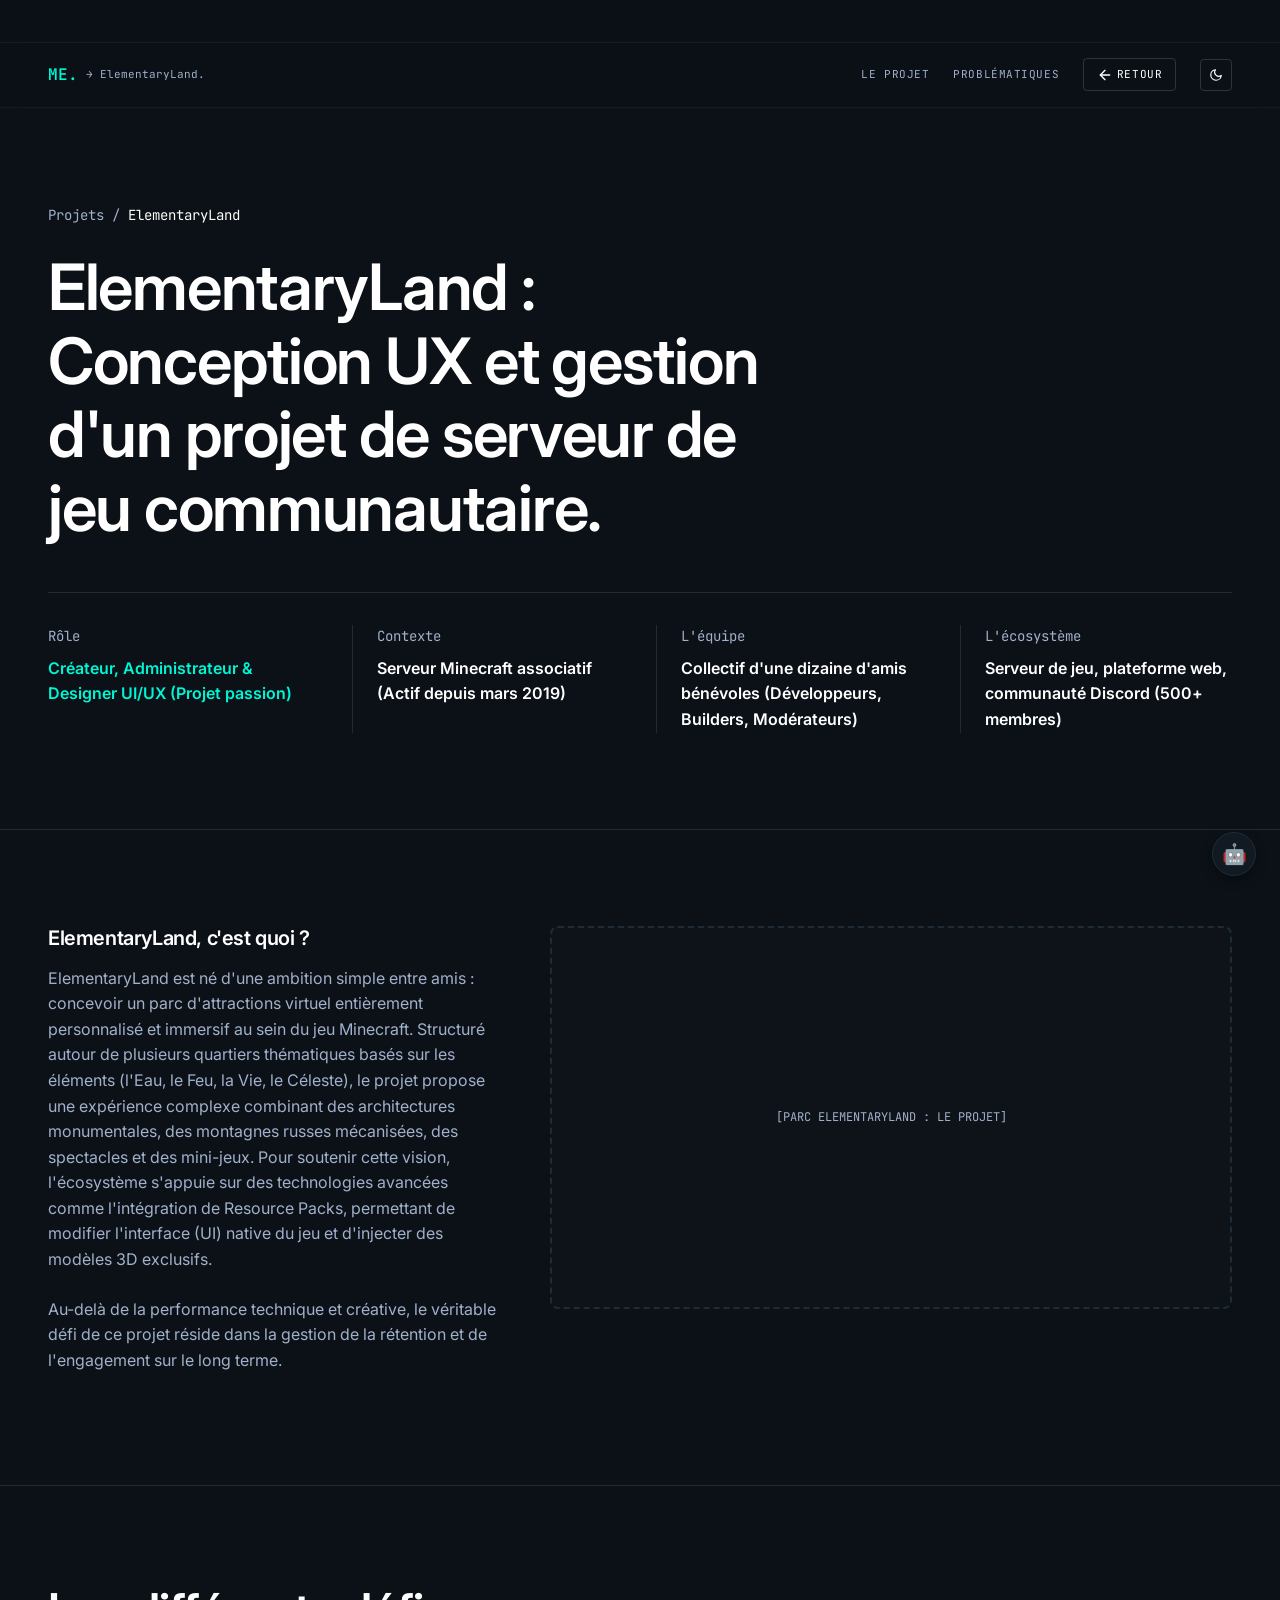
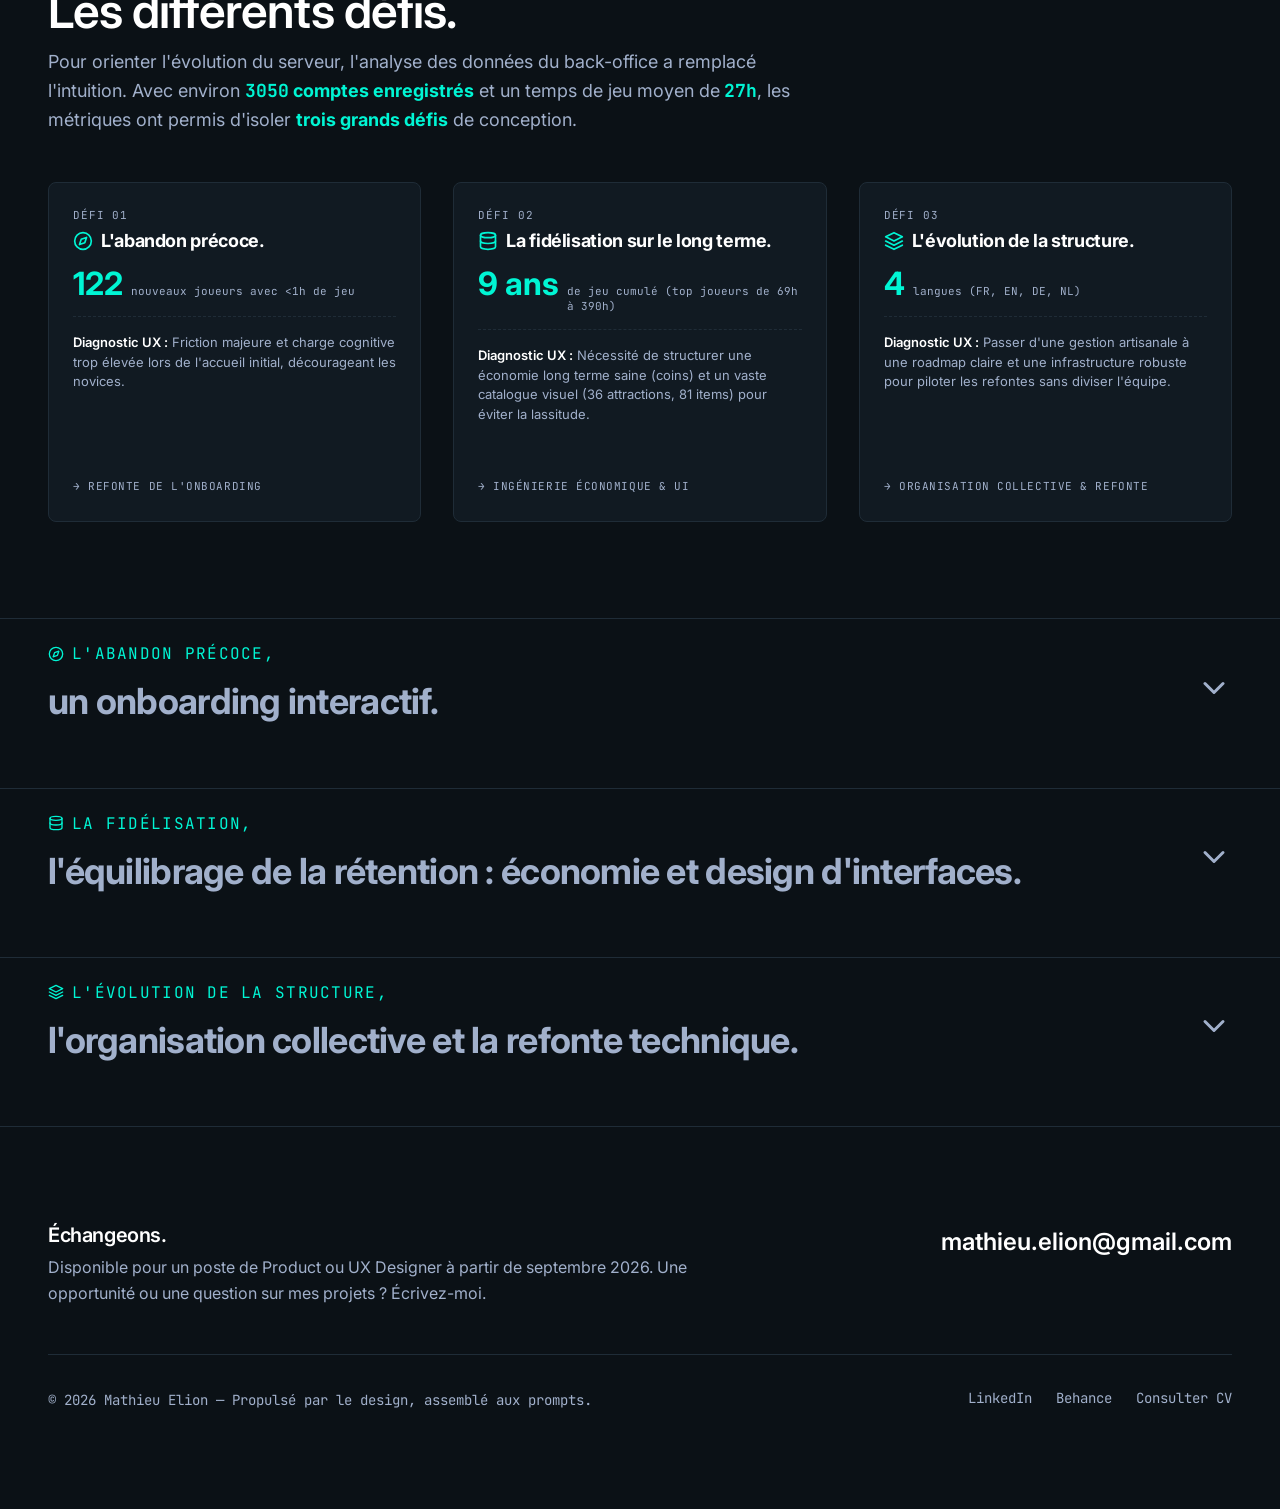
==== commit 51549a23: "July update" ====
--- a/elementary-land.html
+++ b/elementary-land.html
@@ -28,9 +28,16 @@
     <!-- ==========================================================================
          SITE HEADER
          ========================================================================== -->
-    <header id="site-header" class="site-header">
-        <div
-            class="layout-wrapper header-padding w-full mx-auto relative z-10 flex items-center justify-between h-full">
+    <header id="site-header" class="site-header flex flex-col">
+        <!-- WIP PERMANENT BANNER -->
+        <div id="wip-banner" class="wip-sticky-banner">
+            <div class="marquee-container">
+                <div class="marquee-content">
+                    <span class="font-bold text-primary">🚧 Chantier en cours</span> — Ce portfolio est en cours de création. Certaines fonctionnalités peuvent être incomplètes.
+                </div>
+            </div>
+        </div>
+        <div class="layout-wrapper header-padding w-full mx-auto relative z-10 flex items-center justify-between" style="min-height: 64px;">
             <a href="./index.html" class="logo font-mono font-bold text-accent hover-effect">
                 <span class="logo-text">ME.</span><span class="nav-breadcrumb stands-active"> → ElementaryLand.</span>
             </a>
@@ -611,10 +618,9 @@
             <!-- Top Row: Contact & Availability -->
             <div class="footer-top flex-col md-flex-row md-between md-align-start mb-12">
                 <div class="footer-content max-w-2xl mb-8 md-mb-0">
-                    <h2 class="text-xl font-bold mb-2">Travaillons ensemble.</h2>
+                    <h2 class="text-xl font-bold mb-2">Échangeons.</h2>
                     <p class="text-secondary m-0">
-                        Disponible pour un poste de Product ou UX Designer à partir de septembre 2026. Discutons de
-                        votre prochain défi ou parlons simplement de design !
+                        Disponible pour un poste de Product ou UX Designer à partir de septembre 2026. Une opportunité ou une question sur mes projets ? Écrivez-moi.
                     </p>
                 </div>
 
@@ -640,7 +646,7 @@
                     <a href="https://behance.net/mathieuelion" class="font-mono text-muted text-sm hover-effect"
                         target="_blank" rel="noopener noreferrer">Behance</a>
                     <a href="./assets/cv-mathieu-elion.pdf"
-                        class="font-mono text-muted text-sm hover-effect">Télécharger CV</a>
+                        class="font-mono text-muted text-sm hover-effect" target="_blank" rel="noopener noreferrer">Consulter CV</a>
                 </div>
             </div>
         </footer>
@@ -650,10 +656,9 @@
          EASTER EGG CONTROLLER
          Floating Button (Compact Version)
          ========================================================================== -->
-    <button id="prompt-mode-toggle" class="floating-btn-compact" aria-label="Toggle Developer Prompt Mode"
-        aria-pressed="false">
-        <span class="icon font-mono font-bold" aria-hidden="true">🪄</span>
-        <span class="btn-tooltip font-mono" aria-live="polite">Behind the Scenes</span>
+    <button id="chatbot-toggle" class="floating-btn-compact chatbot-btn" aria-label="Ouvrir l'Assistant Projet" aria-pressed="false" data-project="elementary-land">
+        <span class="icon font-mono font-bold" aria-hidden="true">🤖</span>
+        <span class="btn-tooltip font-mono" aria-live="polite">Assistant Projet</span>
     </button>
 
     <!-- Scripts -->
--- a/src/styles/main.css
+++ b/src/styles/main.css
@@ -194,7 +194,8 @@
 
    /* Header styling */
      .site-header {
-        height: 64px;
+        height: auto;
+        min-height: 64px;
         position: sticky;
         top: 0;
         z-index: 50;
@@ -2123,6 +2124,282 @@
     visibility: visible;
 }
 
-
-
-+/* ==========================================================================
+   PROJECT CHATBOT DRAWER
+   ========================================================================== */
+.project-chat-drawer {
+    position: fixed;
+    bottom: 84px; /* 24px bottom + 44px btn + 16px gap */
+    right: 24px;
+    width: 380px;
+    max-width: calc(100vw - 48px);
+    background-color: var(--color-bg-card);
+    border: 1px solid var(--color-border);
+    border-radius: var(--radius-lg);
+    box-shadow: 0 10px 40px var(--color-shadow-dropdown);
+    display: flex;
+    flex-direction: column;
+    z-index: 1001; /* Above floating btn */
+    
+    /* Animation states */
+    opacity: 0;
+    transform: translateY(20px);
+    pointer-events: none;
+    visibility: hidden;
+    transition: opacity var(--transition-normal), transform var(--transition-bounce), visibility var(--transition-normal);
+}
+
+.project-chat-drawer.is-open {
+    opacity: 1;
+    transform: translateY(0);
+    pointer-events: auto;
+    visibility: visible;
+}
+
+/* Header */
+.chat-drawer-header {
+    display: flex;
+    align-items: center;
+    justify-content: space-between;
+    padding: var(--space-4) var(--space-6);
+    border-bottom: 1px solid var(--color-border-item);
+    background-color: rgba(0,0,0,0.2);
+    border-top-left-radius: var(--radius-lg);
+    border-top-right-radius: var(--radius-lg);
+}
+
+body.light-theme .chat-drawer-header {
+    background-color: rgba(0,0,0,0.04);
+}
+
+.chat-drawer-title {
+    display: flex;
+    align-items: center;
+    gap: var(--space-2);
+    font-family: var(--font-mono);
+    font-size: 13px;
+    color: var(--color-text-primary);
+}
+
+.status-dot {
+    width: 8px;
+    height: 8px;
+    background-color: var(--color-accent);
+    border-radius: 50%;
+    box-shadow: 0 0 8px var(--color-accent);
+}
+
+.chat-close-btn {
+    background: transparent;
+    border: none;
+    color: var(--color-text-muted);
+    cursor: pointer;
+    padding: 4px;
+    display: flex;
+    align-items: center;
+    justify-content: center;
+    transition: color var(--transition-fast);
+}
+
+.chat-close-btn:hover {
+    color: var(--color-accent);
+}
+
+/* Messages Area */
+.chat-messages-area {
+    padding: var(--space-6);
+    display: flex;
+    flex-direction: column;
+    gap: var(--space-4);
+    overflow-y: auto;
+    max-height: 400px;
+    /* Custom scrollbar */
+    scrollbar-width: thin;
+    scrollbar-color: var(--color-border) transparent;
+}
+
+.chat-messages-area::-webkit-scrollbar {
+    width: 4px;
+}
+.chat-messages-area::-webkit-scrollbar-thumb {
+    background-color: var(--color-border);
+    border-radius: 4px;
+}
+
+/* Chat Bubbles */
+.chat-bubble {
+    padding: var(--space-3) var(--space-4);
+    border-radius: var(--radius-md);
+    font-size: 14px;
+    line-height: 1.5;
+    max-width: 85%;
+    animation: bubbleAppear var(--transition-bounce) forwards;
+}
+
+@keyframes bubbleAppear {
+    from { opacity: 0; transform: translateY(10px); }
+    to { opacity: 1; transform: translateY(0); }
+}
+
+.chat-bubble.bot {
+    background-color: var(--color-bg-tag);
+    border: 1px solid var(--color-border-item);
+    align-self: flex-start;
+    border-bottom-left-radius: 0;
+}
+
+.chat-bubble.user {
+    background-color: var(--color-accent);
+    color: #0B1116; /* Dark text for contrast against accent in dark mode */
+    align-self: flex-end;
+    border-bottom-right-radius: 0;
+    font-weight: 500;
+}
+
+body.light-theme .chat-bubble.user {
+    color: #FFFFFF; /* White text for better contrast against darker accent in light mode */
+}
+
+/* Typing Indicator */
+.typing-indicator {
+    display: flex;
+    gap: 4px;
+    padding: var(--space-2) var(--space-4);
+    align-items: center;
+    height: 32px;
+}
+.typing-indicator span {
+    width: 6px;
+    height: 6px;
+    background-color: var(--color-text-muted);
+    border-radius: 50%;
+    animation: typingPulse 1.4s infinite ease-in-out both;
+}
+.typing-indicator span:nth-child(1) { animation-delay: -0.32s; }
+.typing-indicator span:nth-child(2) { animation-delay: -0.16s; }
+
+@keyframes typingPulse {
+    0%, 80%, 100% { transform: scale(0); }
+    40% { transform: scale(1); }
+}
+
+/* Internal Links in Bot Bubble */
+.chat-internal-link {
+    display: inline-block;
+    margin-top: var(--space-2);
+    font-family: var(--font-mono);
+    font-size: 11px;
+    color: var(--color-accent);
+    text-transform: uppercase;
+    text-decoration: underline;
+    text-underline-offset: 4px;
+    text-decoration-color: rgba(0, 245, 212, 0.3);
+}
+
+.chat-internal-link:hover {
+    text-decoration-color: var(--color-accent);
+}
+
+/* Chips Area */
+.chat-chips-area {
+    padding: var(--space-4) var(--space-6);
+    border-top: 1px solid var(--color-border-item);
+    display: flex;
+    flex-wrap: wrap;
+    gap: var(--space-2);
+    background-color: rgba(0,0,0,0.2); /* Darker inset for dark mode */
+    border-bottom-left-radius: var(--radius-lg);
+    border-bottom-right-radius: var(--radius-lg);
+}
+
+body.light-theme .chat-chips-area {
+    background-color: rgba(0,0,0,0.04); /* Softer inset for light mode */
+}
+
+.chat-chip {
+    background-color: transparent;
+    border: 1px solid var(--color-border);
+    border-radius: 20px;
+    padding: 6px 12px;
+    font-size: 12px;
+    color: var(--color-text-primary);
+    cursor: pointer;
+    transition: all var(--transition-fast);
+}
+
+.chat-chip:hover {
+    border-color: var(--color-accent);
+    color: var(--color-accent);
+    background-color: var(--color-accent-radial);
+}
+
+@media (max-width: 480px) {
+    .project-chat-drawer {
+        width: calc(100vw - 32px);
+        bottom: 76px; /* 16px bottom + 44px btn + 16px gap */
+        right: 16px;
+    }
+}
+
+/* ==========================================================================
+   WIP COMPONENTS
+   ========================================================================== */
+
+/* Splash Screen */
+.wip-splash-screen {
+    position: fixed;
+    inset: 0;
+    z-index: 10000;
+    background-color: var(--color-bg-main);
+    color: var(--color-text-primary);
+    transition: transform var(--transition-normal), opacity var(--transition-normal);
+}
+
+.wip-splash-screen.hidden {
+    display: none;
+}
+
+.wip-splash-screen.is-hiding {
+    transform: translateY(-100%);
+    opacity: 0;
+    pointer-events: none;
+}
+
+/* Permanent Banner (Inside Header) */
+.wip-sticky-banner {
+    width: 100%;
+    border-bottom: 1px solid var(--color-border-header);
+    padding: var(--space-2) 0;
+    overflow: hidden;
+    display: flex;
+    white-space: nowrap;
+}
+
+.marquee-container {
+    display: inline-block;
+    white-space: nowrap;
+    padding-left: 100vw;
+    animation: marquee-scroll 25s linear infinite;
+}
+
+.marquee-container:hover {
+    animation-play-state: paused;
+}
+
+.marquee-content {
+    display: inline-block;
+    padding-right: 0;
+    font-size: 0.75rem;
+    color: var(--color-text-secondary);
+}
+
+@keyframes marquee-scroll {
+    0% { transform: translateX(0); }
+    100% { transform: translateX(-100%); }
+}
+
+@media (min-width: 768px) {
+    .marquee-content {
+        font-size: 0.875rem;
+    }
+}
